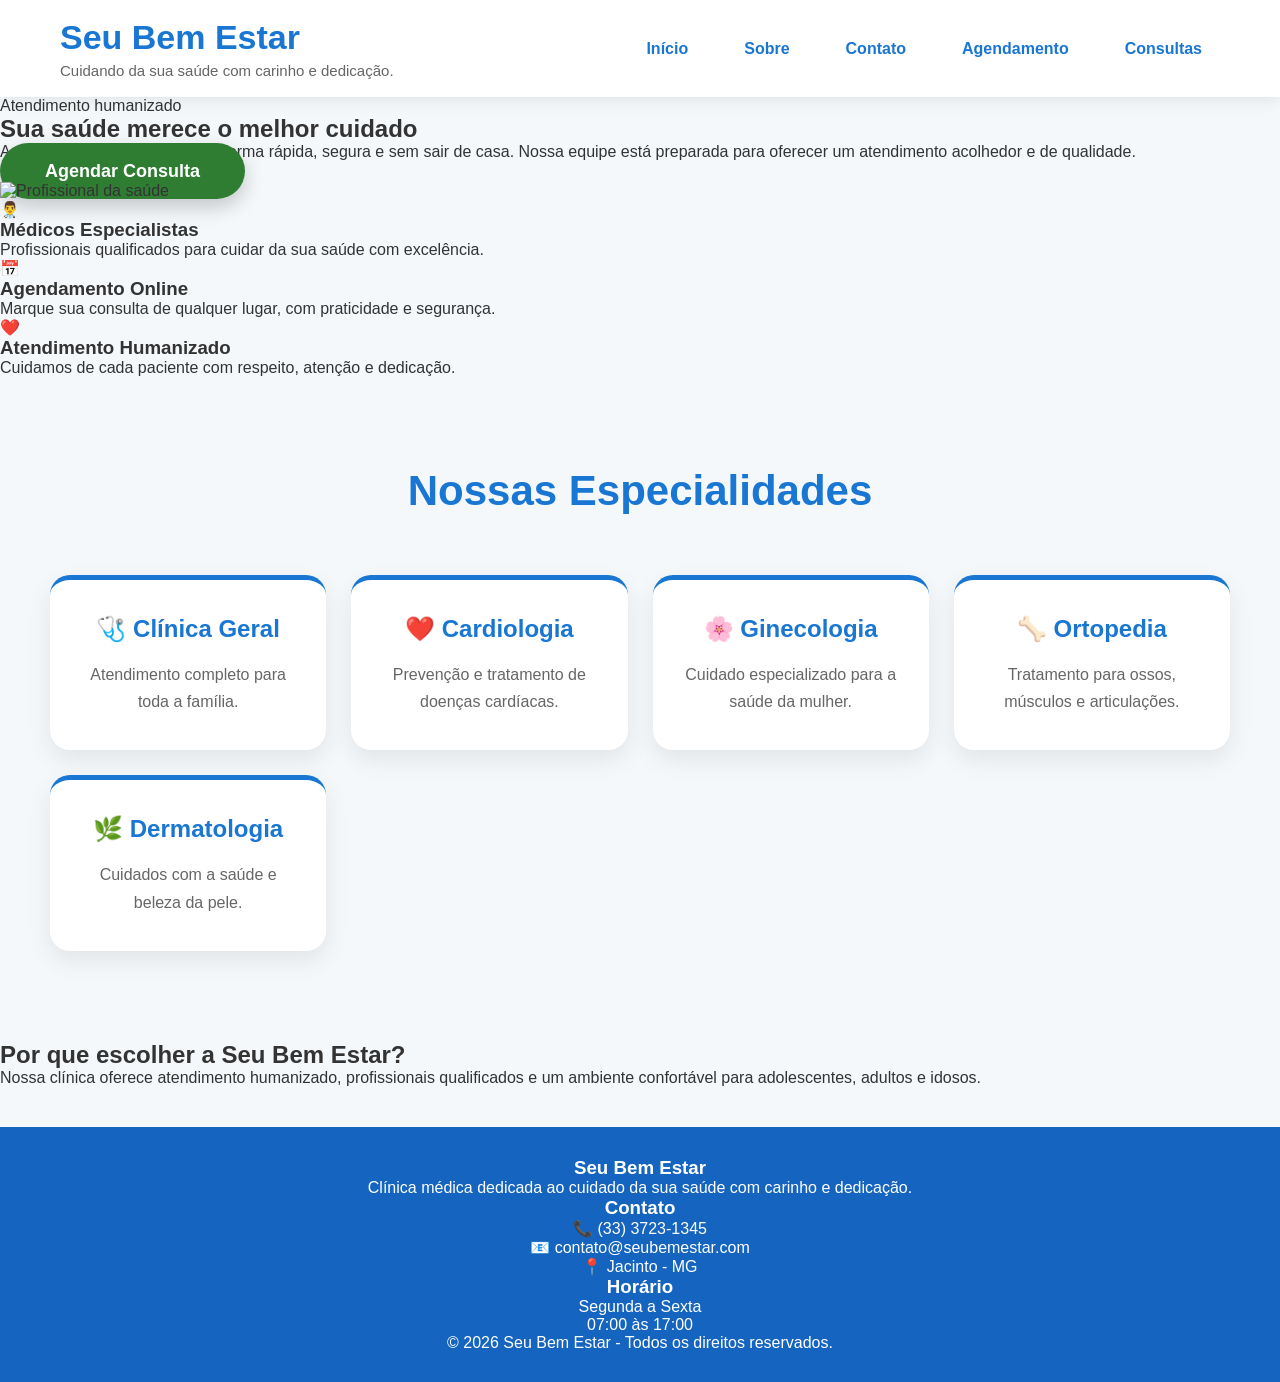
==== index.html @ 1f041326 "mundança" ====
<!DOCTYPE html>
<html lang="pt-BR">
<head>
    <meta charset="UTF-8">
    <meta name="viewport" content="width=device-width, initial-scale=1.0">
    <title>Seu Bem Estar - Clínica Médica</title>
    <link rel="stylesheet" href="CSS/style.css">
    <link rel="preconnect" href="https://fonts.googleapis.com">
    <link rel="preconnect" href="https://fonts.gstatic.com" crossorigin>
    <link href="https://fonts.googleapis.com/css2?family=Poppins:wght@300;400;500;600;700&display=swap" rel="stylesheet">
</head>
<body>

    <header>
        <div class="logo">
            <h1>Seu Bem Estar</h1>
            <p>Cuidando da sua saúde com carinho e dedicação.</p>
        </div>

        <nav>
            <a href="index.html">Início</a>
            <a href="sobre.html">Sobre</a>
            <a href="contato.html">Contato</a>
            <a href="agendamento.html">Agendamento</a>
            <a href="consultas.html">Consultas</a>
        </nav>
    </header>

    <section class="hero">
        <div class="hero-text">
            <span class="tag">Atendimento humanizado</span>
            <h2>Sua saúde merece o melhor cuidado</h2>
            <p>
                Agende sua consulta online de forma rápida, segura e sem sair de casa.
                Nossa equipe está preparada para oferecer um atendimento acolhedor e de qualidade.
            </p>
            <a href="agendamento.html" class="botao">Agendar Consulta</a>
        </div>

        <div class="hero-image">
            <img src="https://images.unsplash.com/photo-1559839734-2b71ea197ec2?auto=format&fit=crop&w=800&q=80"
                 alt="Profissional da saúde">
        </div>
    </section>

    <section class="benefits">
        <div class="benefit-card">
            <div class="icon">👨‍⚕️</div>
            <h3>Médicos Especialistas</h3>
            <p>Profissionais qualificados para cuidar da sua saúde com excelência.</p>
        </div>

        <div class="benefit-card">
            <div class="icon">📅</div>
            <h3>Agendamento Online</h3>
            <p>Marque sua consulta de qualquer lugar, com praticidade e segurança.</p>
        </div>

        <div class="benefit-card">
            <div class="icon">❤️</div>
            <h3>Atendimento Humanizado</h3>
            <p>Cuidamos de cada paciente com respeito, atenção e dedicação.</p>
        </div>
    </section>

    <section class="especialidades">
        <h2>Nossas Especialidades</h2>

        <div class="cards">
            <div class="card">
                <h3>🩺 Clínica Geral</h3>
                <p>Atendimento completo para toda a família.</p>
            </div>

            <div class="card">
                <h3>❤️ Cardiologia</h3>
                <p>Prevenção e tratamento de doenças cardíacas.</p>
            </div>

            <div class="card">
                <h3>🌸 Ginecologia</h3>
                <p>Cuidado especializado para a saúde da mulher.</p>
            </div>

            <div class="card">
                <h3>🦴 Ortopedia</h3>
                <p>Tratamento para ossos, músculos e articulações.</p>
            </div>

            <div class="card">
                <h3>🌿 Dermatologia</h3>
                <p>Cuidados com a saúde e beleza da pele.</p>
            </div>
        </div>
    </section>

    <section class="sobre">
        <h2>Por que escolher a Seu Bem Estar?</h2>
        <p>
            Nossa clínica oferece atendimento humanizado, profissionais qualificados
            e um ambiente confortável para adolescentes, adultos e idosos.
        </p>
    </section>

    <footer>
        <div class="footer-content">
            <div class="footer-section">
                <h3>Seu Bem Estar</h3>
                <p>Clínica médica dedicada ao cuidado da sua saúde com carinho e dedicação.</p>
            </div>

            <div class="footer-section">
                <h3>Contato</h3>
                <p>📞 (33) 3723-1345</p>
                <p>📧 contato@seubemestar.com</p>
                <p>📍 Jacinto - MG</p>
            </div>

            <div class="footer-section">
                <h3>Horário</h3>
                <p>Segunda a Sexta</p>
                <p>07:00 às 17:00</p>
            </div>
        </div>

        <div class="footer-bottom">
            <p>© 2026 Seu Bem Estar - Todos os direitos reservados.</p>
        </div>
    </footer>

</body>
</html>
---- CSS/style.css ----
/* ==========================
   CONFIGURAÇÕES GERAIS
========================== */

*{
    margin:0;
    padding:0;
    box-sizing:border-box;
}

body{
    font-family:Arial, Helvetica, sans-serif;
    background:#f4f8fb;
    color:#333;
}

/* ==========================
   CABEÇALHO
========================== */

header{
    background:#ffffff;
    color:#1976d2;
    display:flex;
    justify-content:space-between;
    align-items:center;
    padding:18px 60px;
    position:sticky;
    top:0;
    z-index:1000;
    box-shadow:0 4px 15px rgba(0,0,0,.08);
}


.logo h1{
    font-size:34px;
    color:#1976d2;
    font-weight:700;
}

.logo p{
    margin-top:5px;
    color:#666;
    font-size:15px;
}

nav{
    display:flex;
    gap:20px;
}

nav a{
    color:#1976d2;
    text-decoration:none;
    font-weight:600;
    padding:10px 18px;
    border-radius:8px;
    transition:all .3s ease;
}

nav a:hover{
    background:#1976d2;
    color:white;
}

/* ==========================
   BANNER
========================== */

.banner{
    min-height:650px;
    background:
    linear-gradient(rgba(25,118,210,.75), rgba(21,101,192,.75)),
    url("https://images.unsplash.com/photo-1576091160550-2173dba999ef?auto=format&fit=crop&w=1600&q=80");

    background-size:cover;
    background-position:center;
    display:flex;
    justify-content:center;
    align-items:center;
    text-align:center;
    color:white;
    padding:40px;
}
.banner-texto{
    max-width:700px;
}

.banner h2{
    font-size:56px;
    font-weight:700;
    margin-bottom:25px;
    line-height:1.2;
}

.banner p{
    font-size:22px;
    line-height:1.8;
    margin-bottom:40px;
    opacity:.95;
}

/* ==========================
   BOTÃO
========================== */

.botao,
button{

    background:#2e7d32;
    color:white;
    padding:18px 45px;
    border:none;
    border-radius:50px;
    cursor:pointer;
    text-decoration:none;
    font-weight:700;
    font-size:18px;
    transition:.3s;
    box-shadow:0 8px 20px rgba(0,0,0,.20);

}
.botao:hover,
button:hover{

    background:#1b5e20;
    transform:translateY(-3px);

}

/* ==========================
   ESPECIALIDADES
========================== */

.especialidades{
    padding:90px 50px;
    text-align:center;
}

.especialidades h2{
    font-size:42px;
    color:#1976d2;
    margin-bottom:60px;
}

.cards{

    display:grid;

    grid-template-columns:repeat(auto-fit,minmax(250px,1fr));

    gap:25px;

}

.card{
    background:#fff;
    padding:35px 30px;
    border-radius:20px;
    box-shadow:0 10px 25px rgba(0,0,0,.08);
    transition:all .35s ease;
    cursor:pointer;
    border-top:5px solid #1976d2;
}
.card:hover{
    transform:translateY(-10px);
    box-shadow:0 18px 35px rgba(0,0,0,.15);
}
.card h3{
    color:#1976d2;
    font-size:24px;
    margin-bottom:18px;
}
.card p{
    color:#666;
    line-height:1.7;
}

/* ==========================
   PÁGINAS INTERNAS
========================== */

.pagina{

    max-width:1000px;

    margin:50px auto;

    background:white;

    padding:40px;

    border-radius:12px;

    box-shadow:0 5px 20px rgba(0,0,0,.1);

}

.pagina h2{

    color:#1976d2;

    margin-bottom:20px;

}

.pagina p{

    line-height:1.8;

}

.pagina ul{

    margin-left:25px;

    margin-top:15px;

}

/* ==========================
   FORMULÁRIO
========================== */

form{

    display:flex;

    flex-direction:column;

}

label{

    margin-top:15px;

    font-weight:bold;

}

input,
select,
textarea{

    padding:12px;

    margin-top:8px;

    border:1px solid #ccc;

    border-radius:8px;

    font-size:16px;

}

textarea{

    resize:none;

}

button{

    margin-top:25px;

}

/* ==========================
   RODAPÉ
========================== */

footer{

    background:#1565c0;

    color:white;

    text-align:center;

    padding:30px;

    margin-top:40px;

}

/* ==========================
   RESPONSIVO
========================== */

@media(max-width:768px){

header{

    flex-direction:column;

    text-align:center;

}

nav{

    margin-top:20px;

    flex-direction:column;

}

.banner h2{

    font-size:30px;

}

.banner{

    padding:20px;

}

}
/* ==========================
   TABELA
========================== */

table{

width:100%;

border-collapse:collapse;

margin-top:30px;

}

th{

background:#1976d2;

color:white;

padding:15px;

}

td{

padding:15px;

border:1px solid #ddd;

text-align:center;

}

tr:nth-child(even){

background:#f2f2f2;

}
/* ==========================
   BENEFÍCIOS
========================== */

.beneficios{
    display:grid;
    grid-template-columns:repeat(auto-fit,minmax(250px,1fr));
    gap:25px;
    padding:70px 50px;
    background:#ffffff;
}

.beneficio{
    background:#f8fbff;
    border-radius:18px;
    padding:35px;
    text-align:center;
    box-shadow:0 8px 20px rgba(0,0,0,.08);
    transition:.3s;
}

.beneficio:hover{
    transform:translateY(-8px);
    box-shadow:0 15px 30px rgba(0,0,0,.15);
}

.beneficio span{
    font-size:50px;
}

.beneficio h3{
    color:#1976d2;
    margin:20px 0 15px;
}

.beneficio p{
    color:#666;
    line-height:1.6;
}
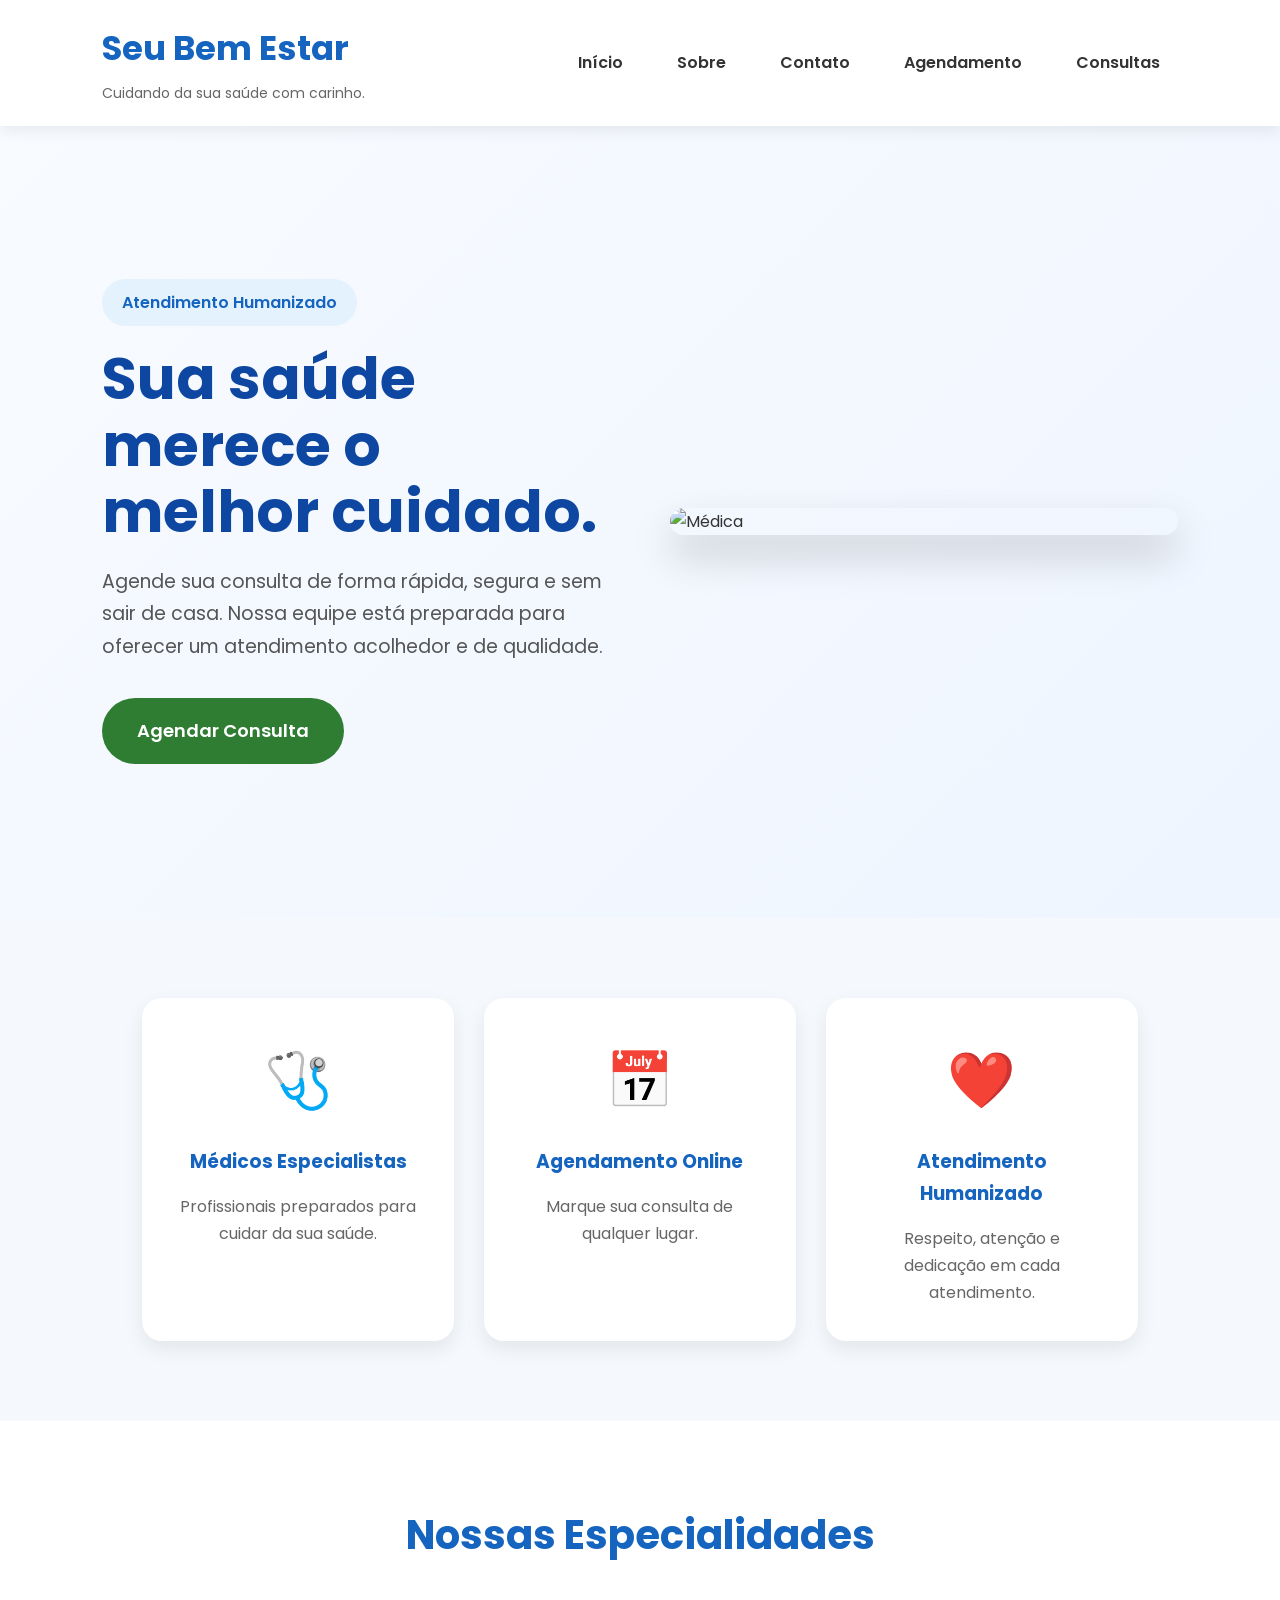
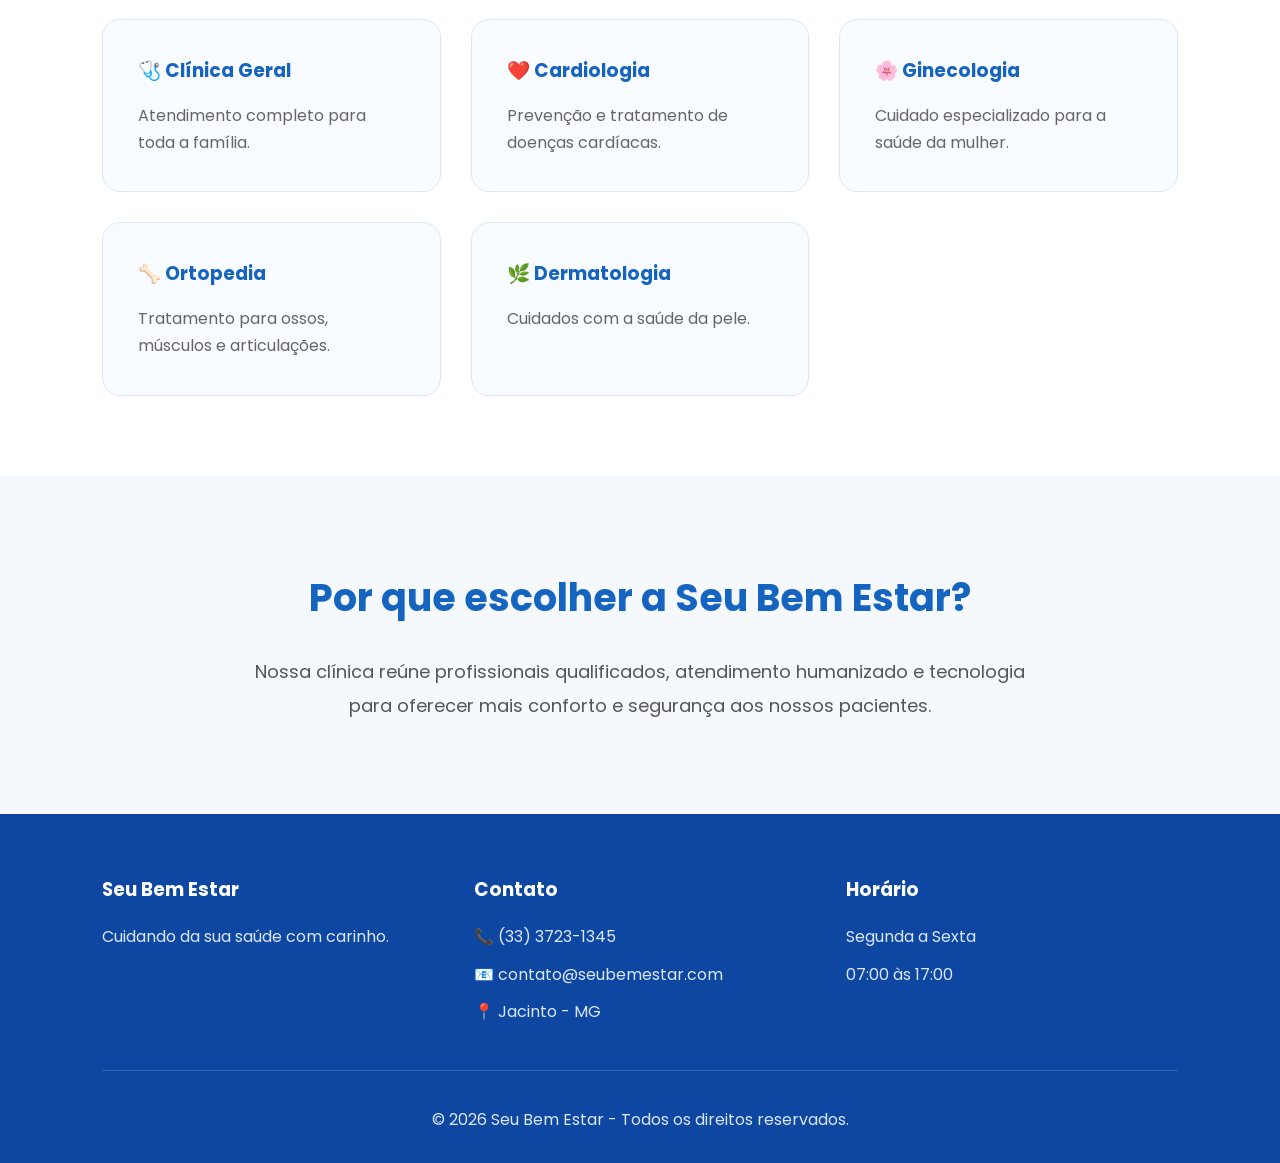
==== commit 1146c6c0: "mundaças" ====
--- a/index.html
+++ b/index.html
@@ -1,132 +1,235 @@
 <!DOCTYPE html>
 <html lang="pt-BR">
+
 <head>
+
     <meta charset="UTF-8">
     <meta name="viewport" content="width=device-width, initial-scale=1.0">
+
     <title>Seu Bem Estar - Clínica Médica</title>
+
     <link rel="stylesheet" href="CSS/style.css">
+
     <link rel="preconnect" href="https://fonts.googleapis.com">
+
     <link rel="preconnect" href="https://fonts.gstatic.com" crossorigin>
+
     <link href="https://fonts.googleapis.com/css2?family=Poppins:wght@300;400;500;600;700&display=swap" rel="stylesheet">
+
 </head>
+
 <body>
 
-    <header>
-        <div class="logo">
-            <h1>Seu Bem Estar</h1>
-            <p>Cuidando da sua saúde com carinho e dedicação.</p>
-        </div>
-
-        <nav>
-            <a href="index.html">Início</a>
-            <a href="sobre.html">Sobre</a>
-            <a href="contato.html">Contato</a>
-            <a href="agendamento.html">Agendamento</a>
-            <a href="consultas.html">Consultas</a>
-        </nav>
-    </header>
-
-    <section class="hero">
-        <div class="hero-text">
-            <span class="tag">Atendimento humanizado</span>
-            <h2>Sua saúde merece o melhor cuidado</h2>
-            <p>
-                Agende sua consulta online de forma rápida, segura e sem sair de casa.
-                Nossa equipe está preparada para oferecer um atendimento acolhedor e de qualidade.
-            </p>
-            <a href="agendamento.html" class="botao">Agendar Consulta</a>
-        </div>
-
-        <div class="hero-image">
-            <img src="https://images.unsplash.com/photo-1559839734-2b71ea197ec2?auto=format&fit=crop&w=800&q=80"
-                 alt="Profissional da saúde">
-        </div>
-    </section>
-
-    <section class="benefits">
-        <div class="benefit-card">
-            <div class="icon">👨‍⚕️</div>
-            <h3>Médicos Especialistas</h3>
-            <p>Profissionais qualificados para cuidar da sua saúde com excelência.</p>
-        </div>
-
-        <div class="benefit-card">
-            <div class="icon">📅</div>
-            <h3>Agendamento Online</h3>
-            <p>Marque sua consulta de qualquer lugar, com praticidade e segurança.</p>
-        </div>
-
-        <div class="benefit-card">
-            <div class="icon">❤️</div>
-            <h3>Atendimento Humanizado</h3>
-            <p>Cuidamos de cada paciente com respeito, atenção e dedicação.</p>
-        </div>
-    </section>
-
-    <section class="especialidades">
-        <h2>Nossas Especialidades</h2>
-
-        <div class="cards">
-            <div class="card">
-                <h3>🩺 Clínica Geral</h3>
-                <p>Atendimento completo para toda a família.</p>
-            </div>
-
-            <div class="card">
-                <h3>❤️ Cardiologia</h3>
-                <p>Prevenção e tratamento de doenças cardíacas.</p>
-            </div>
-
-            <div class="card">
-                <h3>🌸 Ginecologia</h3>
-                <p>Cuidado especializado para a saúde da mulher.</p>
-            </div>
-
-            <div class="card">
-                <h3>🦴 Ortopedia</h3>
-                <p>Tratamento para ossos, músculos e articulações.</p>
-            </div>
-
-            <div class="card">
-                <h3>🌿 Dermatologia</h3>
-                <p>Cuidados com a saúde e beleza da pele.</p>
-            </div>
-        </div>
-    </section>
-
-    <section class="sobre">
-        <h2>Por que escolher a Seu Bem Estar?</h2>
-        <p>
-            Nossa clínica oferece atendimento humanizado, profissionais qualificados
-            e um ambiente confortável para adolescentes, adultos e idosos.
-        </p>
-    </section>
-
-    <footer>
-        <div class="footer-content">
-            <div class="footer-section">
-                <h3>Seu Bem Estar</h3>
-                <p>Clínica médica dedicada ao cuidado da sua saúde com carinho e dedicação.</p>
-            </div>
-
-            <div class="footer-section">
-                <h3>Contato</h3>
-                <p>📞 (33) 3723-1345</p>
-                <p>📧 contato@seubemestar.com</p>
-                <p>📍 Jacinto - MG</p>
-            </div>
-
-            <div class="footer-section">
-                <h3>Horário</h3>
-                <p>Segunda a Sexta</p>
-                <p>07:00 às 17:00</p>
-            </div>
-        </div>
-
-        <div class="footer-bottom">
-            <p>© 2026 Seu Bem Estar - Todos os direitos reservados.</p>
-        </div>
-    </footer>
+<header>
+
+    <div class="logo">
+        <h1>Seu Bem Estar</h1>
+        <p>Cuidando da sua saúde com carinho.</p>
+    </div>
+
+    <nav>
+
+        <a href="index.html">Início</a>
+
+        <a href="sobre.html">Sobre</a>
+
+        <a href="contato.html">Contato</a>
+
+        <a href="agendamento.html">Agendamento</a>
+
+        <a href="consultas.html">Consultas</a>
+
+    </nav>
+
+</header>
+
+<section class="hero">
+
+    <div class="hero-texto">
+
+        <span class="tag">
+            Atendimento Humanizado
+        </span>
+
+        <h2>
+            Sua saúde merece o melhor cuidado.
+        </h2>
+
+        <p>
+
+            Agende sua consulta de forma rápida, segura e sem sair de casa.
+            Nossa equipe está preparada para oferecer um atendimento acolhedor
+            e de qualidade.
+
+        </p>
+
+        <a href="agendamento.html" class="botao">
+
+            Agendar Consulta
+
+        </a>
+
+    </div>
+
+    <div class="hero-imagem">
+
+        <img src="https://images.unsplash.com/photo-1559839734-2b71ea197ec2?w=900"
+             alt="Médica">
+
+    </div>
+
+</section>
+
+<section class="beneficios">
+
+    <div class="beneficio">
+
+        <span>🩺</span>
+
+        <h3>Médicos Especialistas</h3>
+
+        <p>
+            Profissionais preparados para cuidar da sua saúde.
+        </p>
+
+    </div>
+
+    <div class="beneficio">
+
+        <span>📅</span>
+
+        <h3>Agendamento Online</h3>
+
+        <p>
+            Marque sua consulta de qualquer lugar.
+        </p>
+
+    </div>
+
+    <div class="beneficio">
+
+        <span>❤️</span>
+
+        <h3>Atendimento Humanizado</h3>
+
+        <p>
+            Respeito, atenção e dedicação em cada atendimento.
+        </p>
+
+    </div>
+
+</section>
+
+<section class="especialidades">
+
+<h2>Nossas Especialidades</h2>
+
+<div class="cards">
+
+<div class="card">
+
+<h3>🩺 Clínica Geral</h3>
+
+<p>Atendimento completo para toda a família.</p>
+
+</div>
+
+<div class="card">
+
+<h3>❤️ Cardiologia</h3>
+
+<p>Prevenção e tratamento de doenças cardíacas.</p>
+
+</div>
+
+<div class="card">
+
+<h3>🌸 Ginecologia</h3>
+
+<p>Cuidado especializado para a saúde da mulher.</p>
+
+</div>
+
+<div class="card">
+
+<h3>🦴 Ortopedia</h3>
+
+<p>Tratamento para ossos, músculos e articulações.</p>
+
+</div>
+
+<div class="card">
+
+<h3>🌿 Dermatologia</h3>
+
+<p>Cuidados com a saúde da pele.</p>
+
+</div>
+
+</div>
+
+</section>
+
+<section class="sobre">
+
+<h2>Por que escolher a Seu Bem Estar?</h2>
+
+<p>
+
+Nossa clínica reúne profissionais qualificados,
+atendimento humanizado e tecnologia para oferecer
+mais conforto e segurança aos nossos pacientes.
+
+</p>
+
+</section>
+
+<footer>
+
+<div class="footer-container">
+
+<div>
+
+<h3>Seu Bem Estar</h3>
+
+<p>Cuidando da sua saúde com carinho.</p>
+
+</div>
+
+<div>
+
+<h3>Contato</h3>
+
+<p>📞 (33) 3723-1345</p>
+
+<p>📧 contato@seubemestar.com</p>
+
+<p>📍 Jacinto - MG</p>
+
+</div>
+
+<div>
+
+<h3>Horário</h3>
+
+<p>Segunda a Sexta</p>
+
+<p>07:00 às 17:00</p>
+
+</div>
+
+</div>
+
+<hr>
+
+<p class="copyright">
+
+© 2026 Seu Bem Estar - Todos os direitos reservados.
+
+</p>
+
+</footer>
 
 </body>
+
 </html>
--- a/CSS/style.css
+++ b/CSS/style.css
@@ -1,6 +1,6 @@
-/* ==========================
-   CONFIGURAÇÕES GERAIS
-========================== */
+/* =====================================
+   RESET
+===================================== */
 
 *{
     margin:0;
@@ -8,233 +8,390 @@
     box-sizing:border-box;
 }
 
+html{
+    scroll-behavior:smooth;
+}
+
 body{
-    font-family:Arial, Helvetica, sans-serif;
-    background:#f4f8fb;
+    font-family:'Poppins',sans-serif;
+    background:#f5f8fc;
     color:#333;
-}
-
-/* ==========================
+    line-height:1.7;
+}
+
+/* =====================================
    CABEÇALHO
-========================== */
+===================================== */
 
 header{
+
+    width:100%;
     background:#ffffff;
-    color:#1976d2;
     display:flex;
     justify-content:space-between;
     align-items:center;
-    padding:18px 60px;
+    padding:20px 8%;
     position:sticky;
     top:0;
-    z-index:1000;
+    z-index:999;
     box-shadow:0 4px 15px rgba(0,0,0,.08);
-}
-
+
+}
 
 .logo h1{
+
+    color:#1565c0;
     font-size:34px;
-    color:#1976d2;
     font-weight:700;
+
 }
 
 .logo p{
-    margin-top:5px;
+
     color:#666;
-    font-size:15px;
+    font-size:14px;
+    margin-top:4px;
+
 }
 
 nav{
+
     display:flex;
-    gap:20px;
+    gap:18px;
+
 }
 
 nav a{
-    color:#1976d2;
+
     text-decoration:none;
+    color:#333;
     font-weight:600;
     padding:10px 18px;
-    border-radius:8px;
-    transition:all .3s ease;
+    border-radius:10px;
+    transition:.3s;
+
 }
 
 nav a:hover{
-    background:#1976d2;
+
+    background:#1565c0;
     color:white;
-}
-
-/* ==========================
-   BANNER
-========================== */
-
-.banner{
-    min-height:650px;
-    background:
-    linear-gradient(rgba(25,118,210,.75), rgba(21,101,192,.75)),
-    url("https://images.unsplash.com/photo-1576091160550-2173dba999ef?auto=format&fit=crop&w=1600&q=80");
-
-    background-size:cover;
-    background-position:center;
+
+}
+
+/* =====================================
+   HERO
+===================================== */
+
+.hero{
+
+    width:100%;
+    min-height:88vh;
+
+    display:grid;
+    grid-template-columns:1fr 1fr;
+
+    align-items:center;
+
+    padding:70px 8%;
+
+    gap:60px;
+
+    background:linear-gradient(135deg,#f8fbff,#eef5ff);
+
+}
+
+.hero-texto h2{
+
+    font-size:58px;
+    color:#0d47a1;
+    line-height:1.15;
+    margin:20px 0;
+
+}
+
+.hero-texto p{
+
+    font-size:19px;
+    color:#555;
+    margin-bottom:35px;
+
+}
+
+.tag{
+
+    display:inline-block;
+
+    background:#e3f2fd;
+
+    color:#1565c0;
+
+    padding:10px 20px;
+
+    border-radius:30px;
+
+    font-weight:600;
+
+}
+
+.botao{
+
+    display:inline-block;
+
+    background:#2e7d32;
+
+    color:white;
+
+    text-decoration:none;
+
+    padding:18px 35px;
+
+    border-radius:50px;
+
+    font-size:18px;
+
+    font-weight:600;
+
+    transition:.3s;
+
+}
+
+.botao:hover{
+
+    background:#1b5e20;
+
+    transform:translateY(-3px);
+
+}
+
+.hero-imagem{
+
     display:flex;
     justify-content:center;
-    align-items:center;
-    text-align:center;
-    color:white;
-    padding:40px;
-}
-.banner-texto{
-    max-width:700px;
-}
-
-.banner h2{
-    font-size:56px;
-    font-weight:700;
+
+}
+
+.hero-imagem img{
+
+    width:100%;
+    max-width:520px;
+    border-radius:30px;
+    box-shadow:0 20px 40px rgba(0,0,0,.18);
+
+}
+/* =====================================
+   BENEFÍCIOS
+===================================== */
+
+.beneficios{
+
+    max-width:1200px;
+
+    margin:80px auto;
+
+    padding:0 8%;
+
+    display:grid;
+
+    grid-template-columns:repeat(3,1fr);
+
+    gap:30px;
+
+}
+
+.beneficio{
+
+    background:white;
+
+    padding:35px;
+
+    border-radius:20px;
+
+    text-align:center;
+
+    box-shadow:0 8px 20px rgba(0,0,0,.08);
+
+    transition:.3s;
+
+}
+
+.beneficio:hover{
+
+    transform:translateY(-8px);
+
+    box-shadow:0 15px 30px rgba(0,0,0,.12);
+
+}
+
+.beneficio span{
+
+    font-size:55px;
+
+}
+
+.beneficio h3{
+
+    color:#1565c0;
+
+    margin:20px 0 15px;
+
+}
+
+.beneficio p{
+
+    color:#666;
+
+}
+
+/* =====================================
+   ESPECIALIDADES
+===================================== */
+
+.especialidades{
+
+    padding:80px 8%;
+
+    background:#ffffff;
+
+}
+
+.especialidades h2{
+
+    text-align:center;
+
+    color:#1565c0;
+
+    font-size:40px;
+
+    margin-bottom:50px;
+
+}
+
+.cards{
+
+    display:grid;
+
+    grid-template-columns:repeat(auto-fit,minmax(250px,1fr));
+
+    gap:30px;
+
+}
+
+.card{
+
+    background:#f8fbff;
+
+    padding:35px;
+
+    border-radius:18px;
+
+    transition:.3s;
+
+    border:1px solid #dce8f7;
+
+}
+
+.card:hover{
+
+    transform:translateY(-8px);
+
+    box-shadow:0 15px 30px rgba(0,0,0,.10);
+
+}
+
+.card h3{
+
+    color:#1565c0;
+
+    margin-bottom:15px;
+
+}
+
+.card p{
+
+    color:#666;
+
+    line-height:1.7;
+
+}
+
+/* =====================================
+   SOBRE
+===================================== */
+
+.sobre{
+
+    max-width:1000px;
+
+    margin:90px auto;
+
+    padding:0 8%;
+
+    text-align:center;
+
+}
+
+.sobre h2{
+
+    color:#1565c0;
+
+    font-size:38px;
+
     margin-bottom:25px;
-    line-height:1.2;
-}
-
-.banner p{
-    font-size:22px;
-    line-height:1.8;
-    margin-bottom:40px;
-    opacity:.95;
-}
-
-/* ==========================
-   BOTÃO
-========================== */
-
-.botao,
-button{
-
-    background:#2e7d32;
-    color:white;
-    padding:18px 45px;
-    border:none;
-    border-radius:50px;
-    cursor:pointer;
-    text-decoration:none;
-    font-weight:700;
+
+}
+
+.sobre p{
+
     font-size:18px;
-    transition:.3s;
-    box-shadow:0 8px 20px rgba(0,0,0,.20);
-
-}
-.botao:hover,
-button:hover{
-
-    background:#1b5e20;
-    transform:translateY(-3px);
-
-}
-
-/* ==========================
-   ESPECIALIDADES
-========================== */
-
-.especialidades{
-    padding:90px 50px;
-    text-align:center;
-}
-
-.especialidades h2{
-    font-size:42px;
-    color:#1976d2;
-    margin-bottom:60px;
-}
-
-.cards{
-
-    display:grid;
-
-    grid-template-columns:repeat(auto-fit,minmax(250px,1fr));
-
-    gap:25px;
-
-}
-
-.card{
-    background:#fff;
-    padding:35px 30px;
+
+    color:#555;
+
+    line-height:1.9;
+
+}
+/* =====================================
+   FORMULÁRIOS
+===================================== */
+
+.pagina{
+
+    max-width:1000px;
+    margin:60px auto;
+    background:#ffffff;
+    padding:45px;
     border-radius:20px;
-    box-shadow:0 10px 25px rgba(0,0,0,.08);
-    transition:all .35s ease;
-    cursor:pointer;
-    border-top:5px solid #1976d2;
-}
-.card:hover{
-    transform:translateY(-10px);
-    box-shadow:0 18px 35px rgba(0,0,0,.15);
-}
-.card h3{
-    color:#1976d2;
-    font-size:24px;
-    margin-bottom:18px;
-}
-.card p{
+    box-shadow:0 10px 30px rgba(0,0,0,.08);
+
+}
+
+.pagina h2{
+
+    color:#1565c0;
+    margin-bottom:15px;
+    font-size:34px;
+
+}
+
+.pagina p{
+
     color:#666;
-    line-height:1.7;
-}
-
-/* ==========================
-   PÁGINAS INTERNAS
-========================== */
-
-.pagina{
-
-    max-width:1000px;
-
-    margin:50px auto;
-
-    background:white;
-
-    padding:40px;
-
-    border-radius:12px;
-
-    box-shadow:0 5px 20px rgba(0,0,0,.1);
-
-}
-
-.pagina h2{
-
-    color:#1976d2;
-
-    margin-bottom:20px;
-
-}
-
-.pagina p{
-
-    line-height:1.8;
-
-}
-
-.pagina ul{
-
-    margin-left:25px;
-
-    margin-top:15px;
-
-}
-
-/* ==========================
-   FORMULÁRIO
-========================== */
+    margin-bottom:30px;
+
+}
 
 form{
 
     display:flex;
-
     flex-direction:column;
 
 }
 
 label{
 
-    margin-top:15px;
-
-    font-weight:bold;
+    margin-top:18px;
+    margin-bottom:8px;
+    font-weight:600;
 
 }
 
@@ -242,15 +399,21 @@
 select,
 textarea{
 
-    padding:12px;
-
-    margin-top:8px;
-
-    border:1px solid #ccc;
-
-    border-radius:8px;
-
+    padding:15px;
+    border:1px solid #d8d8d8;
+    border-radius:12px;
     font-size:16px;
+    transition:.3s;
+
+}
+
+input:focus,
+select:focus,
+textarea:focus{
+
+    outline:none;
+    border-color:#1565c0;
+    box-shadow:0 0 0 4px rgba(21,101,192,.12);
 
 }
 
@@ -262,138 +425,190 @@
 
 button{
 
-    margin-top:25px;
-
-}
-
-/* ==========================
+    margin-top:30px;
+    padding:16px;
+    border:none;
+    border-radius:50px;
+    background:#2e7d32;
+    color:#fff;
+    font-size:18px;
+    cursor:pointer;
+    transition:.3s;
+
+}
+
+button:hover{
+
+    background:#1b5e20;
+
+}
+
+/* =====================================
+   TABELAS
+===================================== */
+
+table{
+
+    width:100%;
+    border-collapse:collapse;
+    margin-top:30px;
+    background:#fff;
+    border-radius:15px;
+    overflow:hidden;
+    box-shadow:0 10px 25px rgba(0,0,0,.08);
+
+}
+
+th{
+
+    background:#1565c0;
+    color:#fff;
+    padding:18px;
+
+}
+
+td{
+
+    padding:16px;
+    border-bottom:1px solid #eee;
+    text-align:center;
+
+}
+
+tr:hover{
+
+    background:#f5f9ff;
+
+}
+
+/* =====================================
    RODAPÉ
-========================== */
+===================================== */
 
 footer{
 
-    background:#1565c0;
-
-    color:white;
-
-    text-align:center;
-
-    padding:30px;
-
-    margin-top:40px;
-
-}
-
-/* ==========================
+    background:#0d47a1;
+    color:#fff;
+    margin-top:80px;
+    padding:60px 8% 30px;
+
+}
+
+.footer-container{
+
+    display:grid;
+    grid-template-columns:repeat(auto-fit,minmax(220px,1fr));
+    gap:40px;
+
+}
+
+.footer-container h3{
+
+    margin-bottom:18px;
+
+}
+
+.footer-container p{
+
+    color:#dbe7ff;
+    margin-bottom:10px;
+
+}
+
+footer hr{
+
+    margin:35px 0;
+    border:none;
+    height:1px;
+    background:rgba(255,255,255,.15);
+
+}
+
+.copyright{
+
+    text-align:center;
+    color:#dbe7ff;
+
+}
+
+/* =====================================
    RESPONSIVO
-========================== */
-
-@media(max-width:768px){
+===================================== */
+
+@media(max-width:900px){
 
 header{
 
     flex-direction:column;
-
-    text-align:center;
+    text-align:center;
+    gap:20px;
 
 }
 
 nav{
 
-    margin-top:20px;
-
-    flex-direction:column;
-
-}
-
-.banner h2{
-
-    font-size:30px;
-
-}
-
-.banner{
-
-    padding:20px;
-
-}
-
-}
-/* ==========================
-   TABELA
-========================== */
+    flex-wrap:wrap;
+    justify-content:center;
+
+}
+
+.hero{
+
+    grid-template-columns:1fr;
+    text-align:center;
+    padding:50px 6%;
+
+}
+
+.hero-texto h2{
+
+    font-size:42px;
+
+}
+
+.hero-imagem{
+
+    order:-1;
+
+}
+
+.hero-imagem img{
+
+    max-width:360px;
+
+}
+
+.beneficios{
+
+    grid-template-columns:1fr;
+
+}
+
+.cards{
+
+    grid-template-columns:1fr;
+
+}
+
+.footer-container{
+
+    grid-template-columns:1fr;
+    text-align:center;
+
+}
+
+.pagina{
+
+    margin:25px;
+    padding:25px;
+
+}
 
 table{
 
-width:100%;
-
-border-collapse:collapse;
-
-margin-top:30px;
-
-}
-
-th{
-
-background:#1976d2;
-
-color:white;
-
-padding:15px;
-
-}
-
-td{
-
-padding:15px;
-
-border:1px solid #ddd;
-
-text-align:center;
-
-}
-
-tr:nth-child(even){
-
-background:#f2f2f2;
-
-}
-/* ==========================
-   BENEFÍCIOS
-========================== */
-
-.beneficios{
-    display:grid;
-    grid-template-columns:repeat(auto-fit,minmax(250px,1fr));
-    gap:25px;
-    padding:70px 50px;
-    background:#ffffff;
-}
-
-.beneficio{
-    background:#f8fbff;
-    border-radius:18px;
-    padding:35px;
-    text-align:center;
-    box-shadow:0 8px 20px rgba(0,0,0,.08);
-    transition:.3s;
-}
-
-.beneficio:hover{
-    transform:translateY(-8px);
-    box-shadow:0 15px 30px rgba(0,0,0,.15);
-}
-
-.beneficio span{
-    font-size:50px;
-}
-
-.beneficio h3{
-    color:#1976d2;
-    margin:20px 0 15px;
-}
-
-.beneficio p{
-    color:#666;
-    line-height:1.6;
-}
+    display:block;
+    overflow-x:auto;
+
+}
+
+}
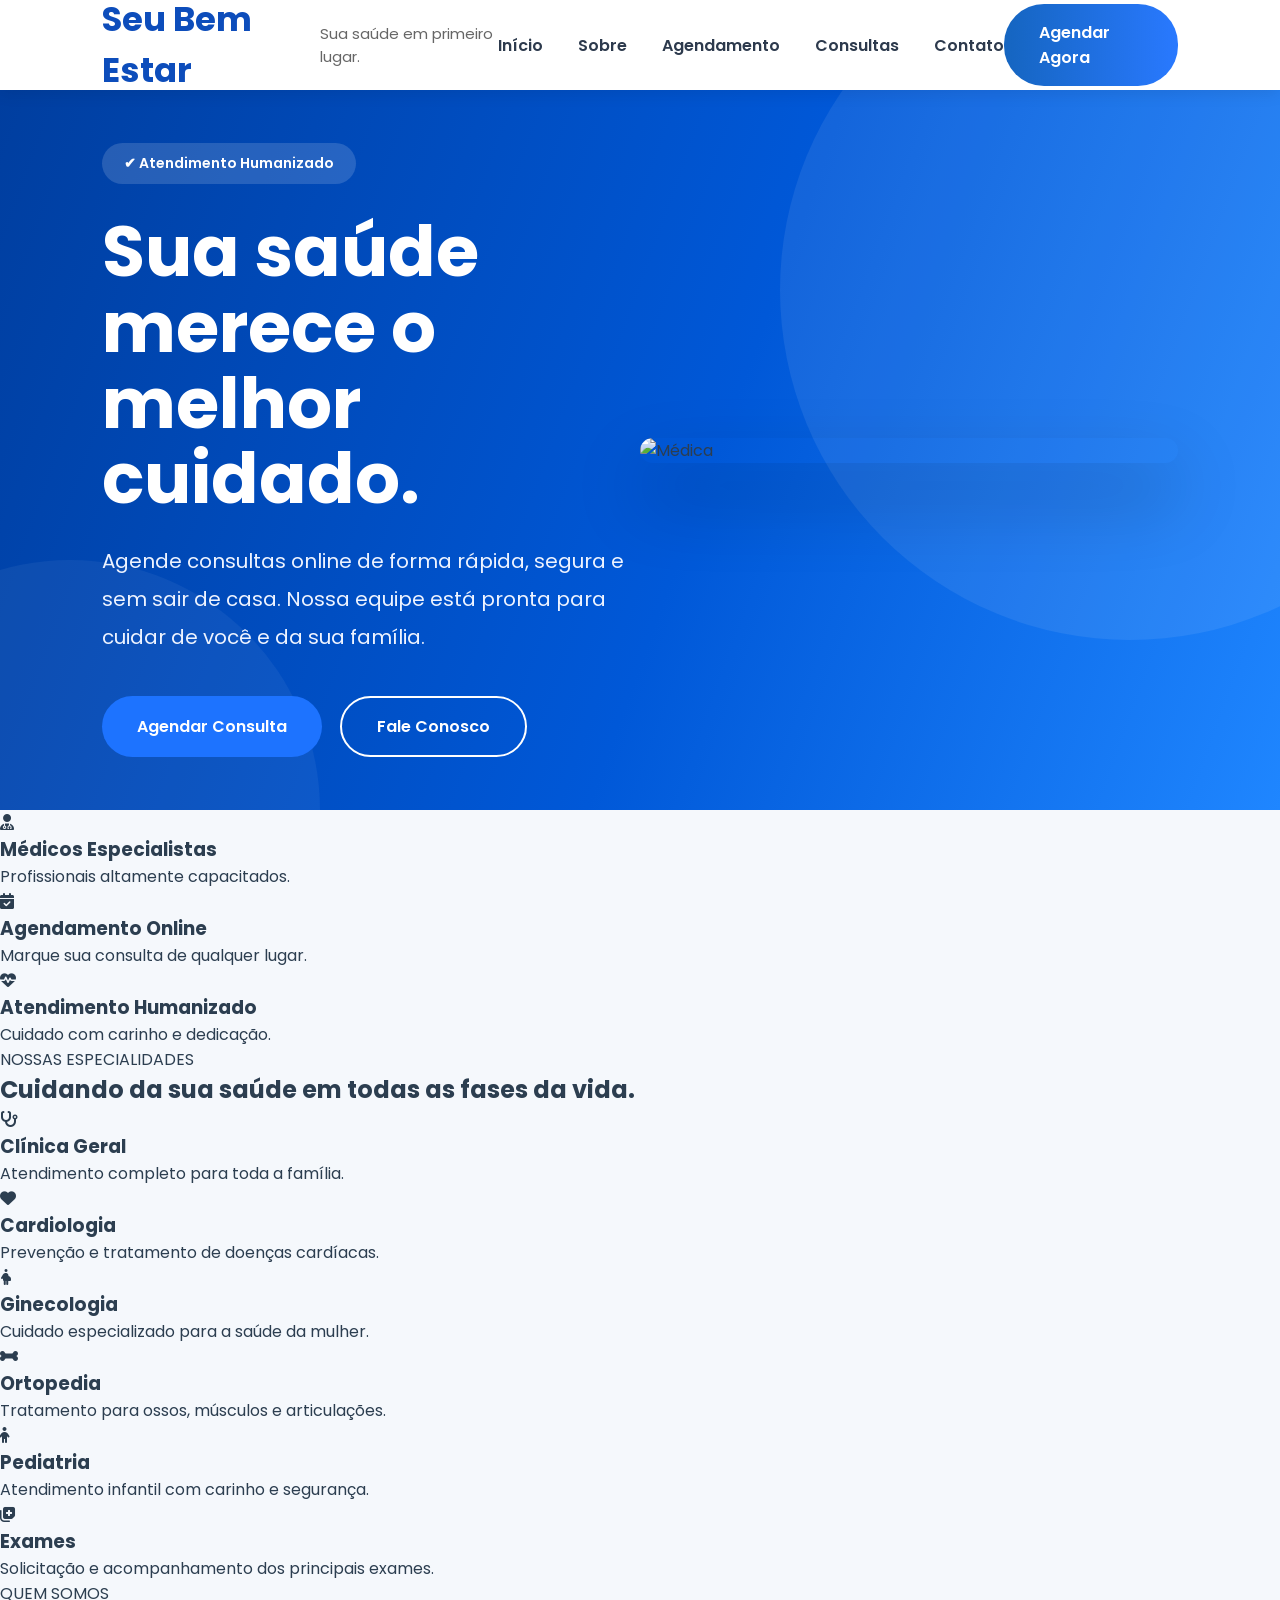
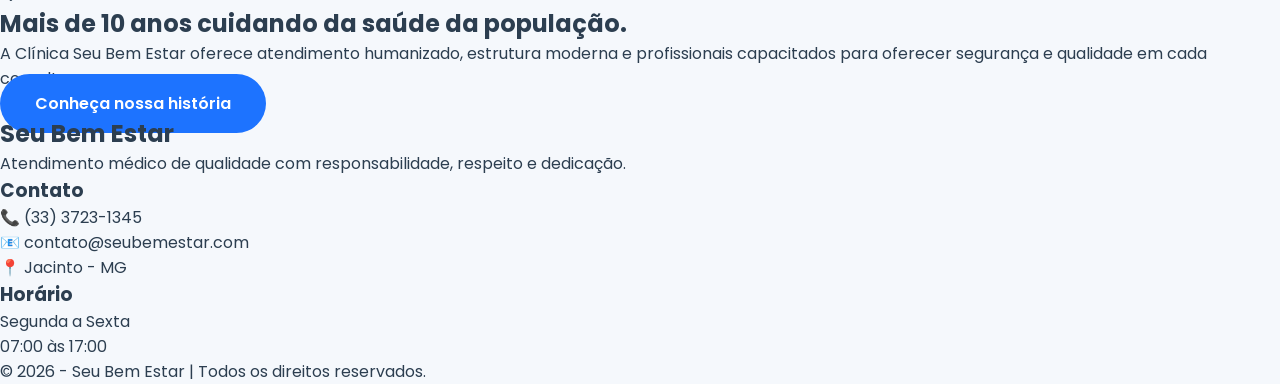
==== commit bb720e46: "MUDANÇAS" ====
--- a/index.html
+++ b/index.html
@@ -3,18 +3,20 @@
 
 <head>
 
-    <meta charset="UTF-8">
-    <meta name="viewport" content="width=device-width, initial-scale=1.0">
-
-    <title>Seu Bem Estar - Clínica Médica</title>
-
-    <link rel="stylesheet" href="CSS/style.css">
-
-    <link rel="preconnect" href="https://fonts.googleapis.com">
-
-    <link rel="preconnect" href="https://fonts.gstatic.com" crossorigin>
-
-    <link href="https://fonts.googleapis.com/css2?family=Poppins:wght@300;400;500;600;700&display=swap" rel="stylesheet">
+<meta charset="UTF-8">
+<meta name="viewport" content="width=device-width, initial-scale=1.0">
+
+<title>Seu Bem Estar</title>
+
+<link rel="stylesheet" href="CSS/style.css">
+
+<link rel="preconnect" href="https://fonts.googleapis.com">
+<link rel="preconnect" href="https://fonts.gstatic.com" crossorigin>
+
+<link href="https://fonts.googleapis.com/css2?family=Poppins:wght@300;400;400;500;600;700&display=swap" rel="stylesheet">
+
+<link rel="stylesheet"
+href="https://cdnjs.cloudflare.com/ajax/libs/font-awesome/6.6.0/css/all.min.css">
 
 </head>
 
@@ -22,211 +24,265 @@
 
 <header>
 
-    <div class="logo">
-        <h1>Seu Bem Estar</h1>
-        <p>Cuidando da sua saúde com carinho.</p>
-    </div>
-
-    <nav>
-
-        <a href="index.html">Início</a>
-
-        <a href="sobre.html">Sobre</a>
-
-        <a href="contato.html">Contato</a>
-
-        <a href="agendamento.html">Agendamento</a>
-
-        <a href="consultas.html">Consultas</a>
-
-    </nav>
+<div class="logo">
+
+<h1>Seu Bem Estar</h1>
+
+<p>Sua saúde em primeiro lugar.</p>
+
+</div>
+
+<nav>
+
+<a href="index.html">Início</a>
+
+<a href="sobre.html">Sobre</a>
+
+<a href="agendamento.html">Agendamento</a>
+
+<a href="consultas.html">Consultas</a>
+
+<a href="contato.html">Contato</a>
+
+</nav>
+
+<a href="agendamento.html" class="btn-topo">
+
+Agendar Agora
+
+</a>
 
 </header>
 
 <section class="hero">
 
-    <div class="hero-texto">
-
-        <span class="tag">
-            Atendimento Humanizado
-        </span>
-
-        <h2>
-            Sua saúde merece o melhor cuidado.
-        </h2>
+<div class="hero-texto">
+
+<span class="mini">
+
+✔ Atendimento Humanizado
+
+</span>
+
+<h1>
+
+Sua saúde merece o melhor cuidado.
+
+</h1>
+
+<p>
+
+Agende consultas online de forma rápida,
+segura e sem sair de casa.
+
+Nossa equipe está pronta para cuidar de você
+e da sua família.
+
+</p>
+
+<div class="botoes">
+
+<a href="agendamento.html" class="btn-azul">
+
+Agendar Consulta
+
+</a>
+
+<a href="contato.html" class="btn-branco">
+
+Fale Conosco
+
+</a>
+
+</div>
+
+</div>
+
+<div class="hero-imagem">
+
+<img
+src="https://images.unsplash.com/photo-1559839734-2b71ea197ec2?auto=format&fit=crop&w=900&q=80"
+alt="Médica">
+
+</div>
+
+</section>
+
+<section class="beneficios">
+
+<div class="beneficio">
+
+<i class="fa-solid fa-user-doctor"></i>
+
+<h3>Médicos Especialistas</h3>
+
+<p>
+
+Profissionais altamente capacitados.
+
+</p>
+
+</div>
+
+<div class="beneficio">
+
+<i class="fa-solid fa-calendar-check"></i>
+
+<h3>Agendamento Online</h3>
+
+<p>
+
+Marque sua consulta de qualquer lugar.
+
+</p>
+
+</div>
+
+<div class="beneficio">
+
+<i class="fa-solid fa-heart-pulse"></i>
+
+<h3>Atendimento Humanizado</h3>
+
+<p>
+
+Cuidado com carinho e dedicação.
+
+</p>
+
+</div>
+
+</section>
+<!-- ESPECIALIDADES -->
+
+<section class="especialidades">
+
+    <div class="titulo">
+
+        <span>NOSSAS ESPECIALIDADES</span>
+
+        <h2>Cuidando da sua saúde em todas as fases da vida.</h2>
+
+    </div>
+
+    <div class="cards">
+
+        <div class="card">
+            <i class="fa-solid fa-stethoscope"></i>
+            <h3>Clínica Geral</h3>
+            <p>Atendimento completo para toda a família.</p>
+        </div>
+
+        <div class="card">
+            <i class="fa-solid fa-heart"></i>
+            <h3>Cardiologia</h3>
+            <p>Prevenção e tratamento de doenças cardíacas.</p>
+        </div>
+
+        <div class="card">
+            <i class="fa-solid fa-person-pregnant"></i>
+            <h3>Ginecologia</h3>
+            <p>Cuidado especializado para a saúde da mulher.</p>
+        </div>
+
+        <div class="card">
+            <i class="fa-solid fa-bone"></i>
+            <h3>Ortopedia</h3>
+            <p>Tratamento para ossos, músculos e articulações.</p>
+        </div>
+
+        <div class="card">
+            <i class="fa-solid fa-child"></i>
+            <h3>Pediatria</h3>
+            <p>Atendimento infantil com carinho e segurança.</p>
+        </div>
+
+        <div class="card">
+            <i class="fa-solid fa-notes-medical"></i>
+            <h3>Exames</h3>
+            <p>Solicitação e acompanhamento dos principais exames.</p>
+        </div>
+
+    </div>
+
+</section>
+
+<!-- SOBRE -->
+
+<section class="sobre-home">
+
+    <div class="sobre-texto">
+
+        <span>QUEM SOMOS</span>
+
+        <h2>Mais de 10 anos cuidando da saúde da população.</h2>
 
         <p>
 
-            Agende sua consulta de forma rápida, segura e sem sair de casa.
-            Nossa equipe está preparada para oferecer um atendimento acolhedor
-            e de qualidade.
+            A Clínica Seu Bem Estar oferece atendimento humanizado,
+            estrutura moderna e profissionais capacitados para oferecer
+            segurança e qualidade em cada consulta.
 
         </p>
 
-        <a href="agendamento.html" class="botao">
-
-            Agendar Consulta
+        <a href="sobre.html" class="btn-azul">
+
+            Conheça nossa história
 
         </a>
 
     </div>
 
-    <div class="hero-imagem">
-
-        <img src="https://images.unsplash.com/photo-1559839734-2b71ea197ec2?w=900"
-             alt="Médica">
-
-    </div>
-
-</section>
-
-<section class="beneficios">
-
-    <div class="beneficio">
-
-        <span>🩺</span>
-
-        <h3>Médicos Especialistas</h3>
-
-        <p>
-            Profissionais preparados para cuidar da sua saúde.
-        </p>
-
-    </div>
-
-    <div class="beneficio">
-
-        <span>📅</span>
-
-        <h3>Agendamento Online</h3>
-
-        <p>
-            Marque sua consulta de qualquer lugar.
-        </p>
-
-    </div>
-
-    <div class="beneficio">
-
-        <span>❤️</span>
-
-        <h3>Atendimento Humanizado</h3>
-
-        <p>
-            Respeito, atenção e dedicação em cada atendimento.
-        </p>
-
-    </div>
-
-</section>
-
-<section class="especialidades">
-
-<h2>Nossas Especialidades</h2>
-
-<div class="cards">
-
-<div class="card">
-
-<h3>🩺 Clínica Geral</h3>
-
-<p>Atendimento completo para toda a família.</p>
-
-</div>
-
-<div class="card">
-
-<h3>❤️ Cardiologia</h3>
-
-<p>Prevenção e tratamento de doenças cardíacas.</p>
-
-</div>
-
-<div class="card">
-
-<h3>🌸 Ginecologia</h3>
-
-<p>Cuidado especializado para a saúde da mulher.</p>
-
-</div>
-
-<div class="card">
-
-<h3>🦴 Ortopedia</h3>
-
-<p>Tratamento para ossos, músculos e articulações.</p>
-
-</div>
-
-<div class="card">
-
-<h3>🌿 Dermatologia</h3>
-
-<p>Cuidados com a saúde da pele.</p>
-
-</div>
-
-</div>
-
-</section>
-
-<section class="sobre">
-
-<h2>Por que escolher a Seu Bem Estar?</h2>
-
-<p>
-
-Nossa clínica reúne profissionais qualificados,
-atendimento humanizado e tecnologia para oferecer
-mais conforto e segurança aos nossos pacientes.
-
-</p>
-
-</section>
+</section>
+
+<!-- RODAPÉ -->
 
 <footer>
 
-<div class="footer-container">
-
-<div>
-
-<h3>Seu Bem Estar</h3>
-
-<p>Cuidando da sua saúde com carinho.</p>
-
-</div>
-
-<div>
-
-<h3>Contato</h3>
-
-<p>📞 (33) 3723-1345</p>
-
-<p>📧 contato@seubemestar.com</p>
-
-<p>📍 Jacinto - MG</p>
-
-</div>
-
-<div>
-
-<h3>Horário</h3>
-
-<p>Segunda a Sexta</p>
-
-<p>07:00 às 17:00</p>
-
-</div>
-
-</div>
-
-<hr>
-
-<p class="copyright">
-
-© 2026 Seu Bem Estar - Todos os direitos reservados.
-
-</p>
+    <div class="footer-container">
+
+        <div>
+
+            <h2>Seu Bem Estar</h2>
+
+            <p>
+
+                Atendimento médico de qualidade com responsabilidade,
+                respeito e dedicação.
+
+            </p>
+
+        </div>
+
+        <div>
+
+            <h3>Contato</h3>
+
+            <p>📞 (33) 3723-1345</p>
+
+            <p>📧 contato@seubemestar.com</p>
+
+            <p>📍 Jacinto - MG</p>
+
+        </div>
+
+        <div>
+
+            <h3>Horário</h3>
+
+            <p>Segunda a Sexta</p>
+
+            <p>07:00 às 17:00</p>
+
+        </div>
+
+    </div>
+
+    <div class="copyright">
+
+        © 2026 - Seu Bem Estar | Todos os direitos reservados.
+
+    </div>
 
 </footer>
 
--- a/CSS/style.css
+++ b/CSS/style.css
@@ -1,6 +1,6 @@
-/* =====================================
-   RESET
-===================================== */
+/*=====================================
+RESET
+======================================*/
 
 *{
     margin:0;
@@ -15,600 +15,359 @@
 body{
     font-family:'Poppins',sans-serif;
     background:#f5f8fc;
-    color:#333;
-    line-height:1.7;
-}
-
-/* =====================================
-   CABEÇALHO
-===================================== */
+    color:#2c3e50;
+}
+
+a{
+    text-decoration:none;
+}
+
+img{
+    max-width:100%;
+    display:block;
+}
+
+/*=====================================
+HEADER
+======================================*/
 
 header{
 
     width:100%;
-    background:#ffffff;
+    height:90px;
+
+    background:#fff;
+
     display:flex;
     justify-content:space-between;
     align-items:center;
-    padding:20px 8%;
+
+    padding:0 8%;
+
     position:sticky;
     top:0;
+
     z-index:999;
+
     box-shadow:0 4px 15px rgba(0,0,0,.08);
 
 }
 
+.logo{
+
+    display:flex;
+    align-items:center;
+    gap:15px;
+
+}
+
+.logo img{
+
+    width:65px;
+
+}
+
 .logo h1{
 
+    font-size:34px;
+    color:#0d4dbb;
+    font-weight:700;
+
+}
+
+.logo p{
+
+    color:#666;
+    font-size:15px;
+
+}
+
+nav{
+
+    display:flex;
+    align-items:center;
+    gap:35px;
+
+}
+
+nav a{
+
+    color:#2d3a4d;
+    font-weight:600;
+    transition:.3s;
+
+    position:relative;
+
+}
+
+nav a:hover{
+
     color:#1565c0;
-    font-size:34px;
+
+}
+
+nav a::after{
+
+    content:"";
+
+    position:absolute;
+
+    left:0;
+    bottom:-8px;
+
+    width:0%;
+    height:3px;
+
+    background:#1565c0;
+
+    transition:.3s;
+
+}
+
+nav a:hover::after{
+
+    width:100%;
+
+}
+
+/*=====================================
+BOTÃO TOPO
+======================================*/
+
+.btn-topo{
+
+    background:linear-gradient(90deg,#1565c0,#2979ff);
+
+    color:#fff;
+
+    padding:16px 35px;
+
+    border-radius:40px;
+
+    font-weight:600;
+
+    transition:.35s;
+
+}
+
+.btn-topo:hover{
+
+    transform:translateY(-3px);
+
+    box-shadow:0 12px 25px rgba(21,101,192,.30);
+
+}
+
+/*=====================================
+HERO
+======================================*/
+
+.hero{
+
+    min-height:720px;
+
+    display:grid;
+
+    grid-template-columns:1fr 1fr;
+
+    align-items:center;
+
+    padding:0 8%;
+
+    background:
+    linear-gradient(110deg,#003e9f 0%,#0058d8 55%,#1f86ff 100%);
+
+    overflow:hidden;
+
+    position:relative;
+
+}
+
+.hero::before{
+
+    content:"";
+
+    width:700px;
+    height:700px;
+
+    border-radius:50%;
+
+    background:rgba(255,255,255,.08);
+
+    position:absolute;
+
+    right:-200px;
+    top:-150px;
+
+}
+
+.hero::after{
+
+    content:"";
+
+    width:500px;
+    height:500px;
+
+    border-radius:50%;
+
+    background:rgba(255,255,255,.05);
+
+    position:absolute;
+
+    left:-180px;
+    bottom:-250px;
+
+}
+
+/*=====================================
+TEXTO HERO
+======================================*/
+
+.hero-texto{
+
+    position:relative;
+    z-index:5;
+
+}
+
+.mini{
+
+    display:inline-block;
+
+    background:rgba(255,255,255,.15);
+
+    color:#fff;
+
+    padding:10px 22px;
+
+    border-radius:30px;
+
+    font-size:14px;
+
+    margin-bottom:30px;
+
+    font-weight:600;
+
+}
+
+.hero-texto h1{
+
+    font-size:70px;
+
+    line-height:1.08;
+
+    color:#fff;
+
+    margin-bottom:25px;
+
     font-weight:700;
 
 }
 
-.logo p{
-
-    color:#666;
-    font-size:14px;
-    margin-top:4px;
-
-}
-
-nav{
-
-    display:flex;
+.hero-texto h1 span{
+
+    color:#59d5ff;
+
+}
+
+.hero-texto p{
+
+    color:#edf3ff;
+
+    font-size:20px;
+
+    line-height:1.9;
+
+    max-width:600px;
+
+    margin-bottom:40px;
+
+}
+
+/*=====================================
+BOTÕES
+======================================*/
+
+.botoes{
+
+    display:flex;
+
     gap:18px;
 
 }
 
-nav a{
-
-    text-decoration:none;
-    color:#333;
-    font-weight:600;
-    padding:10px 18px;
-    border-radius:10px;
+.btn-azul{
+
+    background:#1d73ff;
+
+    color:#fff;
+
+    padding:18px 35px;
+
+    border-radius:40px;
+
+    font-weight:600;
+
     transition:.3s;
 
 }
 
-nav a:hover{
-
-    background:#1565c0;
-    color:white;
-
-}
-
-/* =====================================
-   HERO
-===================================== */
-
-.hero{
+.btn-azul:hover{
+
+    transform:translateY(-4px);
+
+    background:#0057d8;
+
+}
+
+.btn-branco{
+
+    border:2px solid #fff;
+
+    color:#fff;
+
+    padding:16px 35px;
+
+    border-radius:40px;
+
+    font-weight:600;
+
+    transition:.3s;
+
+}
+
+.btn-branco:hover{
+
+    background:#fff;
+
+    color:#1565c0;
+
+}
+
+/*=====================================
+IMAGEM HERO
+======================================*/
+
+.hero-imagem{
+
+    position:relative;
+
+    z-index:5;
+
+    display:flex;
+
+    justify-content:flex-end;
+
+}
+
+.hero-imagem img{
 
     width:100%;
-    min-height:88vh;
-
-    display:grid;
-    grid-template-columns:1fr 1fr;
-
-    align-items:center;
-
-    padding:70px 8%;
-
-    gap:60px;
-
-    background:linear-gradient(135deg,#f8fbff,#eef5ff);
-
-}
-
-.hero-texto h2{
-
-    font-size:58px;
-    color:#0d47a1;
-    line-height:1.15;
-    margin:20px 0;
-
-}
-
-.hero-texto p{
-
-    font-size:19px;
-    color:#555;
-    margin-bottom:35px;
-
-}
-
-.tag{
-
-    display:inline-block;
-
-    background:#e3f2fd;
-
-    color:#1565c0;
-
-    padding:10px 20px;
+
+    max-width:720px;
 
     border-radius:30px;
 
-    font-weight:600;
-
-}
-
-.botao{
-
-    display:inline-block;
-
-    background:#2e7d32;
-
-    color:white;
-
-    text-decoration:none;
-
-    padding:18px 35px;
-
-    border-radius:50px;
-
-    font-size:18px;
-
-    font-weight:600;
-
-    transition:.3s;
-
-}
-
-.botao:hover{
-
-    background:#1b5e20;
-
-    transform:translateY(-3px);
-
-}
-
-.hero-imagem{
-
-    display:flex;
-    justify-content:center;
-
-}
-
-.hero-imagem img{
-
-    width:100%;
-    max-width:520px;
-    border-radius:30px;
-    box-shadow:0 20px 40px rgba(0,0,0,.18);
-
-}
-/* =====================================
-   BENEFÍCIOS
-===================================== */
-
-.beneficios{
-
-    max-width:1200px;
-
-    margin:80px auto;
-
-    padding:0 8%;
-
-    display:grid;
-
-    grid-template-columns:repeat(3,1fr);
-
-    gap:30px;
-
-}
-
-.beneficio{
-
-    background:white;
-
-    padding:35px;
-
-    border-radius:20px;
-
-    text-align:center;
-
-    box-shadow:0 8px 20px rgba(0,0,0,.08);
-
-    transition:.3s;
-
-}
-
-.beneficio:hover{
-
-    transform:translateY(-8px);
-
-    box-shadow:0 15px 30px rgba(0,0,0,.12);
-
-}
-
-.beneficio span{
-
-    font-size:55px;
-
-}
-
-.beneficio h3{
-
-    color:#1565c0;
-
-    margin:20px 0 15px;
-
-}
-
-.beneficio p{
-
-    color:#666;
-
-}
-
-/* =====================================
-   ESPECIALIDADES
-===================================== */
-
-.especialidades{
-
-    padding:80px 8%;
-
-    background:#ffffff;
-
-}
-
-.especialidades h2{
-
-    text-align:center;
-
-    color:#1565c0;
-
-    font-size:40px;
-
-    margin-bottom:50px;
-
-}
-
-.cards{
-
-    display:grid;
-
-    grid-template-columns:repeat(auto-fit,minmax(250px,1fr));
-
-    gap:30px;
-
-}
-
-.card{
-
-    background:#f8fbff;
-
-    padding:35px;
-
-    border-radius:18px;
-
-    transition:.3s;
-
-    border:1px solid #dce8f7;
-
-}
-
-.card:hover{
-
-    transform:translateY(-8px);
-
-    box-shadow:0 15px 30px rgba(0,0,0,.10);
-
-}
-
-.card h3{
-
-    color:#1565c0;
-
-    margin-bottom:15px;
-
-}
-
-.card p{
-
-    color:#666;
-
-    line-height:1.7;
-
-}
-
-/* =====================================
-   SOBRE
-===================================== */
-
-.sobre{
-
-    max-width:1000px;
-
-    margin:90px auto;
-
-    padding:0 8%;
-
-    text-align:center;
-
-}
-
-.sobre h2{
-
-    color:#1565c0;
-
-    font-size:38px;
-
-    margin-bottom:25px;
-
-}
-
-.sobre p{
-
-    font-size:18px;
-
-    color:#555;
-
-    line-height:1.9;
-
-}
-/* =====================================
-   FORMULÁRIOS
-===================================== */
-
-.pagina{
-
-    max-width:1000px;
-    margin:60px auto;
-    background:#ffffff;
-    padding:45px;
-    border-radius:20px;
-    box-shadow:0 10px 30px rgba(0,0,0,.08);
-
-}
-
-.pagina h2{
-
-    color:#1565c0;
-    margin-bottom:15px;
-    font-size:34px;
-
-}
-
-.pagina p{
-
-    color:#666;
-    margin-bottom:30px;
-
-}
-
-form{
-
-    display:flex;
-    flex-direction:column;
-
-}
-
-label{
-
-    margin-top:18px;
-    margin-bottom:8px;
-    font-weight:600;
-
-}
-
-input,
-select,
-textarea{
-
-    padding:15px;
-    border:1px solid #d8d8d8;
-    border-radius:12px;
-    font-size:16px;
-    transition:.3s;
-
-}
-
-input:focus,
-select:focus,
-textarea:focus{
-
-    outline:none;
-    border-color:#1565c0;
-    box-shadow:0 0 0 4px rgba(21,101,192,.12);
-
-}
-
-textarea{
-
-    resize:none;
-
-}
-
-button{
-
-    margin-top:30px;
-    padding:16px;
-    border:none;
-    border-radius:50px;
-    background:#2e7d32;
-    color:#fff;
-    font-size:18px;
-    cursor:pointer;
-    transition:.3s;
-
-}
-
-button:hover{
-
-    background:#1b5e20;
-
-}
-
-/* =====================================
-   TABELAS
-===================================== */
-
-table{
-
-    width:100%;
-    border-collapse:collapse;
-    margin-top:30px;
-    background:#fff;
-    border-radius:15px;
-    overflow:hidden;
-    box-shadow:0 10px 25px rgba(0,0,0,.08);
-
-}
-
-th{
-
-    background:#1565c0;
-    color:#fff;
-    padding:18px;
-
-}
-
-td{
-
-    padding:16px;
-    border-bottom:1px solid #eee;
-    text-align:center;
-
-}
-
-tr:hover{
-
-    background:#f5f9ff;
-
-}
-
-/* =====================================
-   RODAPÉ
-===================================== */
-
-footer{
-
-    background:#0d47a1;
-    color:#fff;
-    margin-top:80px;
-    padding:60px 8% 30px;
-
-}
-
-.footer-container{
-
-    display:grid;
-    grid-template-columns:repeat(auto-fit,minmax(220px,1fr));
-    gap:40px;
-
-}
-
-.footer-container h3{
-
-    margin-bottom:18px;
-
-}
-
-.footer-container p{
-
-    color:#dbe7ff;
-    margin-bottom:10px;
-
-}
-
-footer hr{
-
-    margin:35px 0;
-    border:none;
-    height:1px;
-    background:rgba(255,255,255,.15);
-
-}
-
-.copyright{
-
-    text-align:center;
-    color:#dbe7ff;
-
-}
-
-/* =====================================
-   RESPONSIVO
-===================================== */
-
-@media(max-width:900px){
-
-header{
-
-    flex-direction:column;
-    text-align:center;
-    gap:20px;
-
-}
-
-nav{
-
-    flex-wrap:wrap;
-    justify-content:center;
-
-}
-
-.hero{
-
-    grid-template-columns:1fr;
-    text-align:center;
-    padding:50px 6%;
-
-}
-
-.hero-texto h2{
-
-    font-size:42px;
-
-}
-
-.hero-imagem{
-
-    order:-1;
-
-}
-
-.hero-imagem img{
-
-    max-width:360px;
-
-}
-
-.beneficios{
-
-    grid-template-columns:1fr;
-
-}
-
-.cards{
-
-    grid-template-columns:1fr;
-
-}
-
-.footer-container{
-
-    grid-template-columns:1fr;
-    text-align:center;
-
-}
-
-.pagina{
-
-    margin:25px;
-    padding:25px;
-
-}
-
-table{
-
-    display:block;
-    overflow-x:auto;
-
-}
+    box-shadow:0 35px 70px rgba(0,0,0,.25);
 
 }
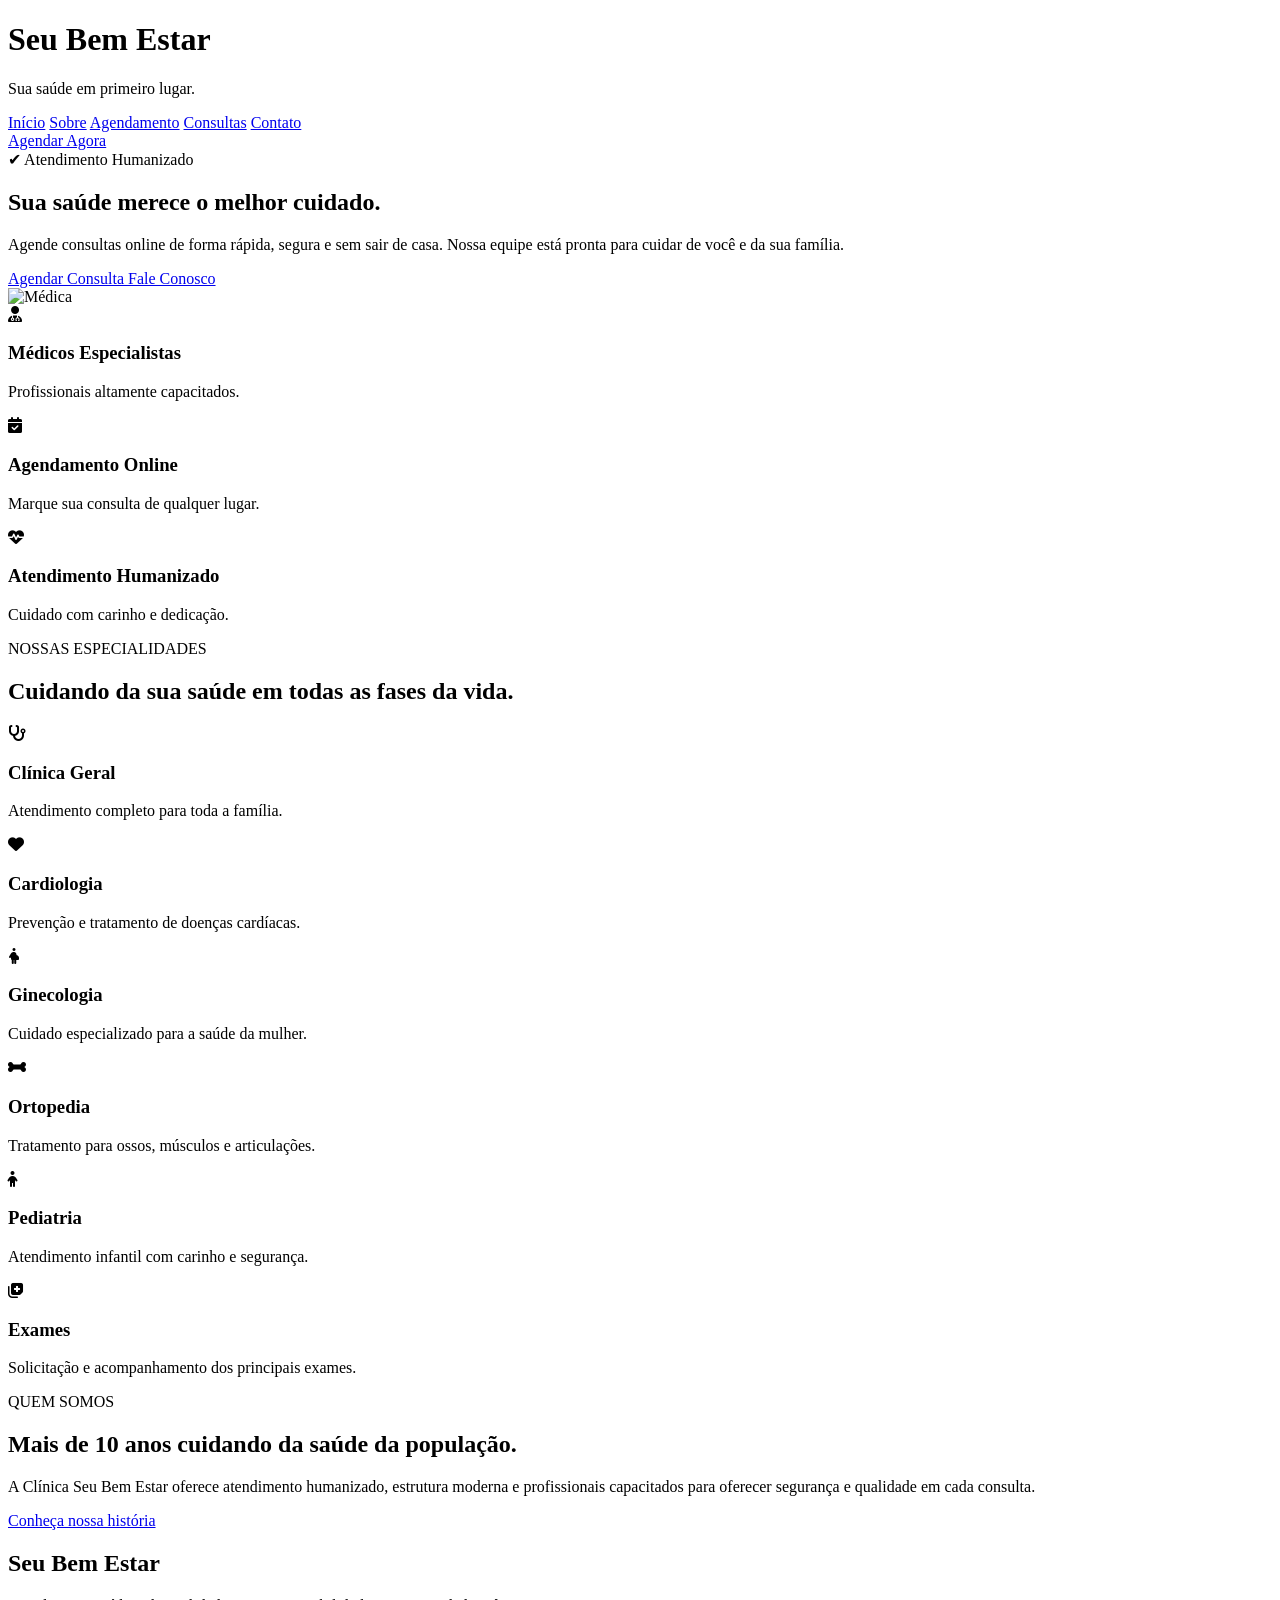
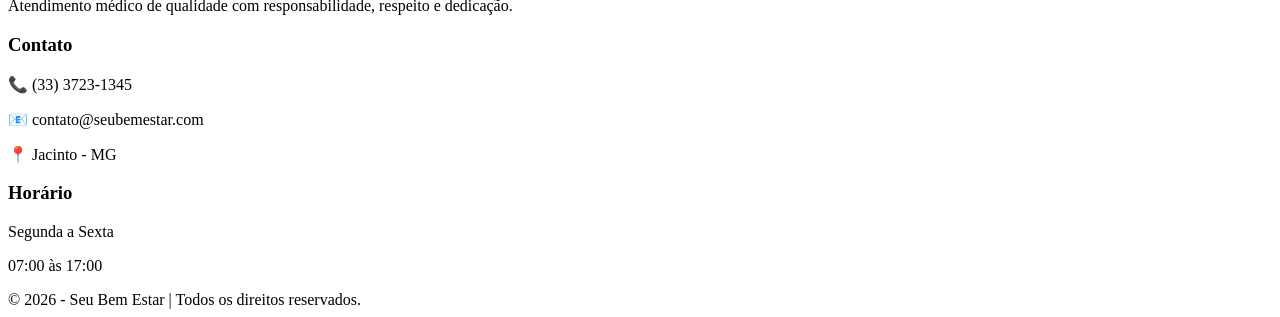
==== commit 94ad8d08: "mundanças" ====
--- a/index.html
+++ b/index.html
@@ -8,7 +8,7 @@
 
 <title>Seu Bem Estar</title>
 
-<link rel="stylesheet" href="CSS/style.css">
+<link rel="stylesheet" href="CSS/estilo.css">
 
 <link rel="preconnect" href="https://fonts.googleapis.com">
 <link rel="preconnect" href="https://fonts.gstatic.com" crossorigin>
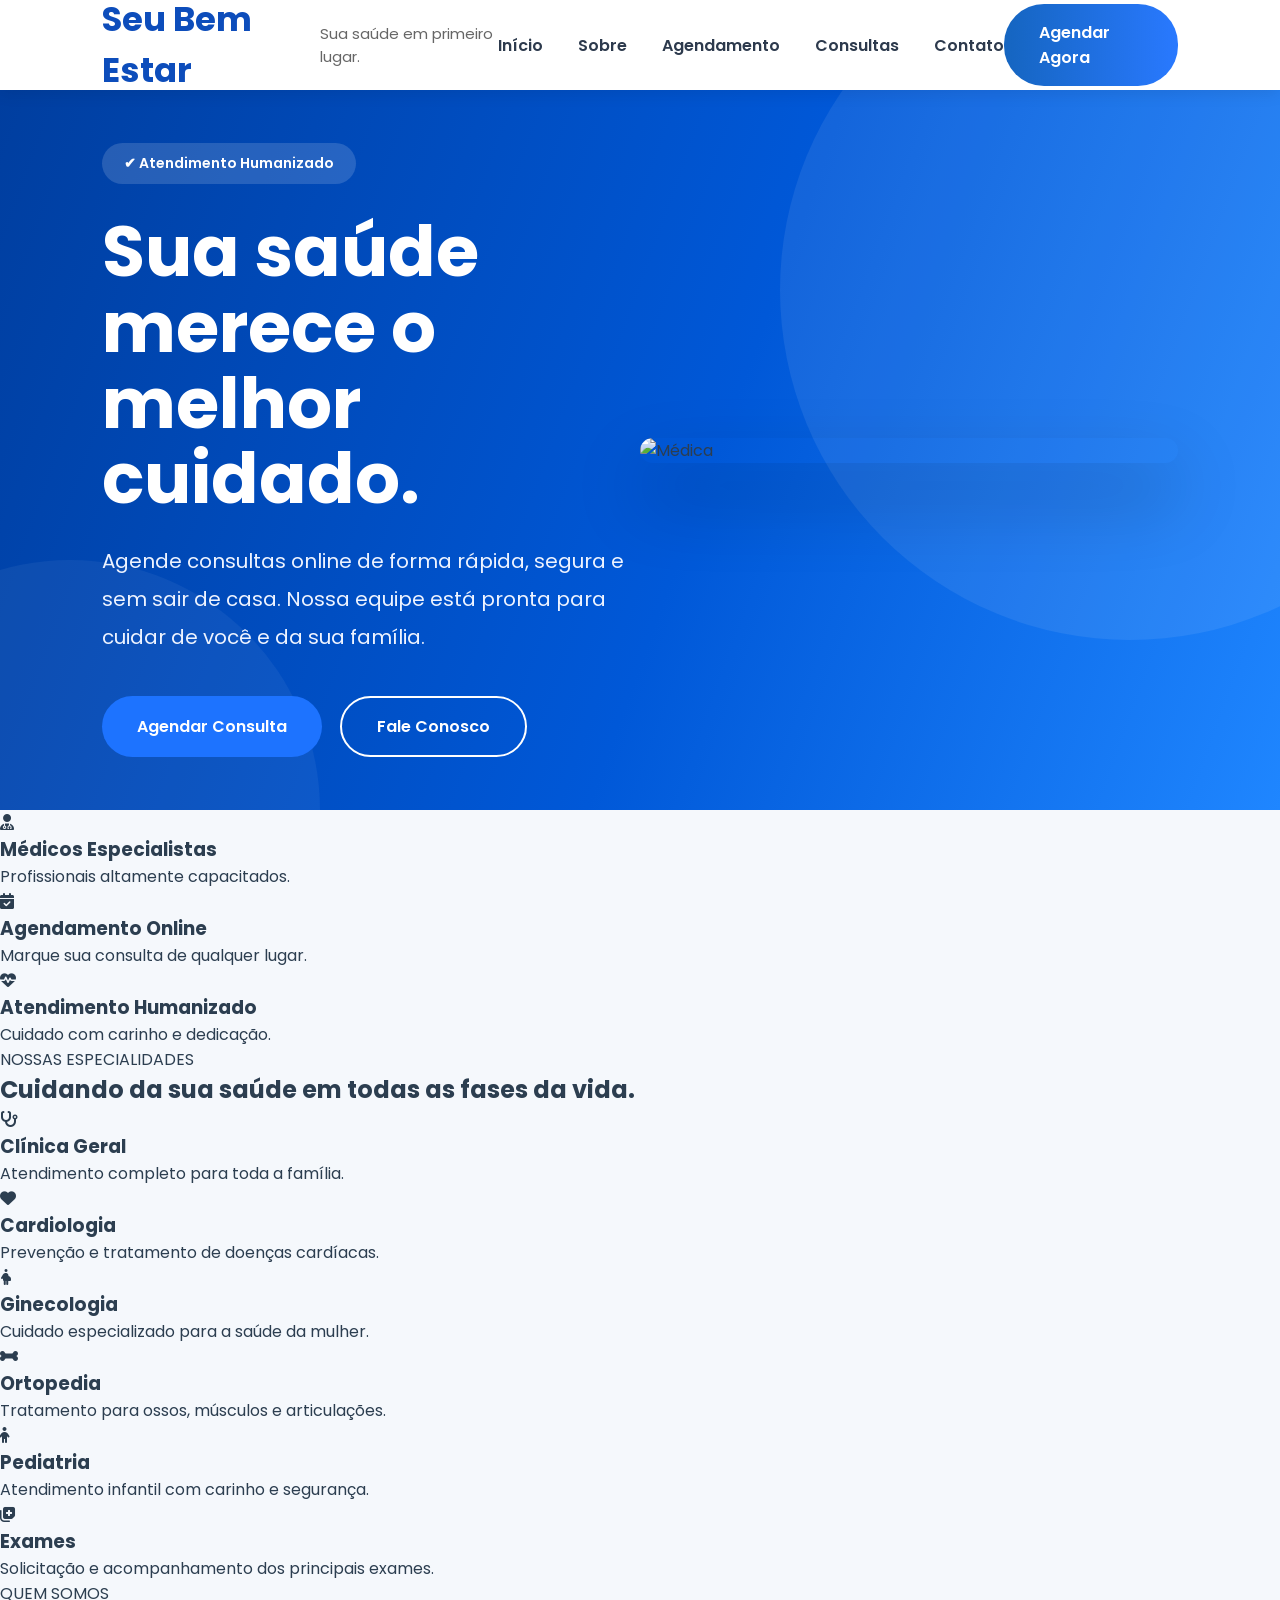
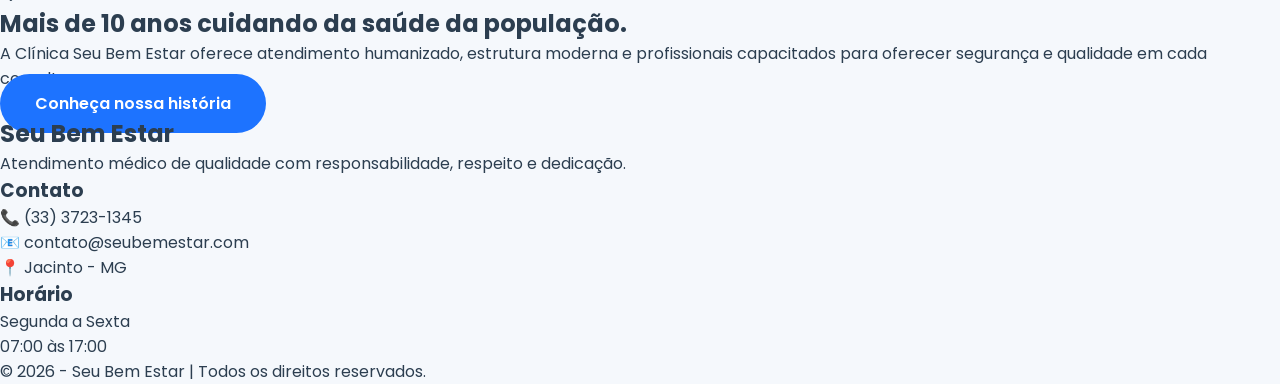
==== commit 233a5956: "Corrigindo CSS" ====
--- a/index.html
+++ b/index.html
@@ -8,7 +8,7 @@
 
 <title>Seu Bem Estar</title>
 
-<link rel="stylesheet" href="CSS/estilo.css">
+<link rel="stylesheet" href="CSS/style.css">
 
 <link rel="preconnect" href="https://fonts.googleapis.com">
 <link rel="preconnect" href="https://fonts.gstatic.com" crossorigin>
--- a/CSS/style.css
+++ b/CSS/style.css
@@ -0,0 +1,373 @@
+/*=====================================
+RESET
+======================================*/
+
+*{
+    margin:0;
+    padding:0;
+    box-sizing:border-box;
+}
+
+html{
+    scroll-behavior:smooth;
+}
+
+body{
+    font-family:'Poppins',sans-serif;
+    background:#f5f8fc;
+    color:#2c3e50;
+}
+
+a{
+    text-decoration:none;
+}
+
+img{
+    max-width:100%;
+    display:block;
+}
+
+/*=====================================
+HEADER
+======================================*/
+
+header{
+
+    width:100%;
+    height:90px;
+
+    background:#fff;
+
+    display:flex;
+    justify-content:space-between;
+    align-items:center;
+
+    padding:0 8%;
+
+    position:sticky;
+    top:0;
+
+    z-index:999;
+
+    box-shadow:0 4px 15px rgba(0,0,0,.08);
+
+}
+
+.logo{
+
+    display:flex;
+    align-items:center;
+    gap:15px;
+
+}
+
+.logo img{
+
+    width:65px;
+
+}
+
+.logo h1{
+
+    font-size:34px;
+    color:#0d4dbb;
+    font-weight:700;
+
+}
+
+.logo p{
+
+    color:#666;
+    font-size:15px;
+
+}
+
+nav{
+
+    display:flex;
+    align-items:center;
+    gap:35px;
+
+}
+
+nav a{
+
+    color:#2d3a4d;
+    font-weight:600;
+    transition:.3s;
+
+    position:relative;
+
+}
+
+nav a:hover{
+
+    color:#1565c0;
+
+}
+
+nav a::after{
+
+    content:"";
+
+    position:absolute;
+
+    left:0;
+    bottom:-8px;
+
+    width:0%;
+    height:3px;
+
+    background:#1565c0;
+
+    transition:.3s;
+
+}
+
+nav a:hover::after{
+
+    width:100%;
+
+}
+
+/*=====================================
+BOTÃO TOPO
+======================================*/
+
+.btn-topo{
+
+    background:linear-gradient(90deg,#1565c0,#2979ff);
+
+    color:#fff;
+
+    padding:16px 35px;
+
+    border-radius:40px;
+
+    font-weight:600;
+
+    transition:.35s;
+
+}
+
+.btn-topo:hover{
+
+    transform:translateY(-3px);
+
+    box-shadow:0 12px 25px rgba(21,101,192,.30);
+
+}
+
+/*=====================================
+HERO
+======================================*/
+
+.hero{
+
+    min-height:720px;
+
+    display:grid;
+
+    grid-template-columns:1fr 1fr;
+
+    align-items:center;
+
+    padding:0 8%;
+
+    background:
+    linear-gradient(110deg,#003e9f 0%,#0058d8 55%,#1f86ff 100%);
+
+    overflow:hidden;
+
+    position:relative;
+
+}
+
+.hero::before{
+
+    content:"";
+
+    width:700px;
+    height:700px;
+
+    border-radius:50%;
+
+    background:rgba(255,255,255,.08);
+
+    position:absolute;
+
+    right:-200px;
+    top:-150px;
+
+}
+
+.hero::after{
+
+    content:"";
+
+    width:500px;
+    height:500px;
+
+    border-radius:50%;
+
+    background:rgba(255,255,255,.05);
+
+    position:absolute;
+
+    left:-180px;
+    bottom:-250px;
+
+}
+
+/*=====================================
+TEXTO HERO
+======================================*/
+
+.hero-texto{
+
+    position:relative;
+    z-index:5;
+
+}
+
+.mini{
+
+    display:inline-block;
+
+    background:rgba(255,255,255,.15);
+
+    color:#fff;
+
+    padding:10px 22px;
+
+    border-radius:30px;
+
+    font-size:14px;
+
+    margin-bottom:30px;
+
+    font-weight:600;
+
+}
+
+.hero-texto h1{
+
+    font-size:70px;
+
+    line-height:1.08;
+
+    color:#fff;
+
+    margin-bottom:25px;
+
+    font-weight:700;
+
+}
+
+.hero-texto h1 span{
+
+    color:#59d5ff;
+
+}
+
+.hero-texto p{
+
+    color:#edf3ff;
+
+    font-size:20px;
+
+    line-height:1.9;
+
+    max-width:600px;
+
+    margin-bottom:40px;
+
+}
+
+/*=====================================
+BOTÕES
+======================================*/
+
+.botoes{
+
+    display:flex;
+
+    gap:18px;
+
+}
+
+.btn-azul{
+
+    background:#1d73ff;
+
+    color:#fff;
+
+    padding:18px 35px;
+
+    border-radius:40px;
+
+    font-weight:600;
+
+    transition:.3s;
+
+}
+
+.btn-azul:hover{
+
+    transform:translateY(-4px);
+
+    background:#0057d8;
+
+}
+
+.btn-branco{
+
+    border:2px solid #fff;
+
+    color:#fff;
+
+    padding:16px 35px;
+
+    border-radius:40px;
+
+    font-weight:600;
+
+    transition:.3s;
+
+}
+
+.btn-branco:hover{
+
+    background:#fff;
+
+    color:#1565c0;
+
+}
+
+/*=====================================
+IMAGEM HERO
+======================================*/
+
+.hero-imagem{
+
+    position:relative;
+
+    z-index:5;
+
+    display:flex;
+
+    justify-content:flex-end;
+
+}
+
+.hero-imagem img{
+
+    width:100%;
+
+    max-width:720px;
+
+    border-radius:30px;
+
+    box-shadow:0 35px 70px rgba(0,0,0,.25);
+
+}
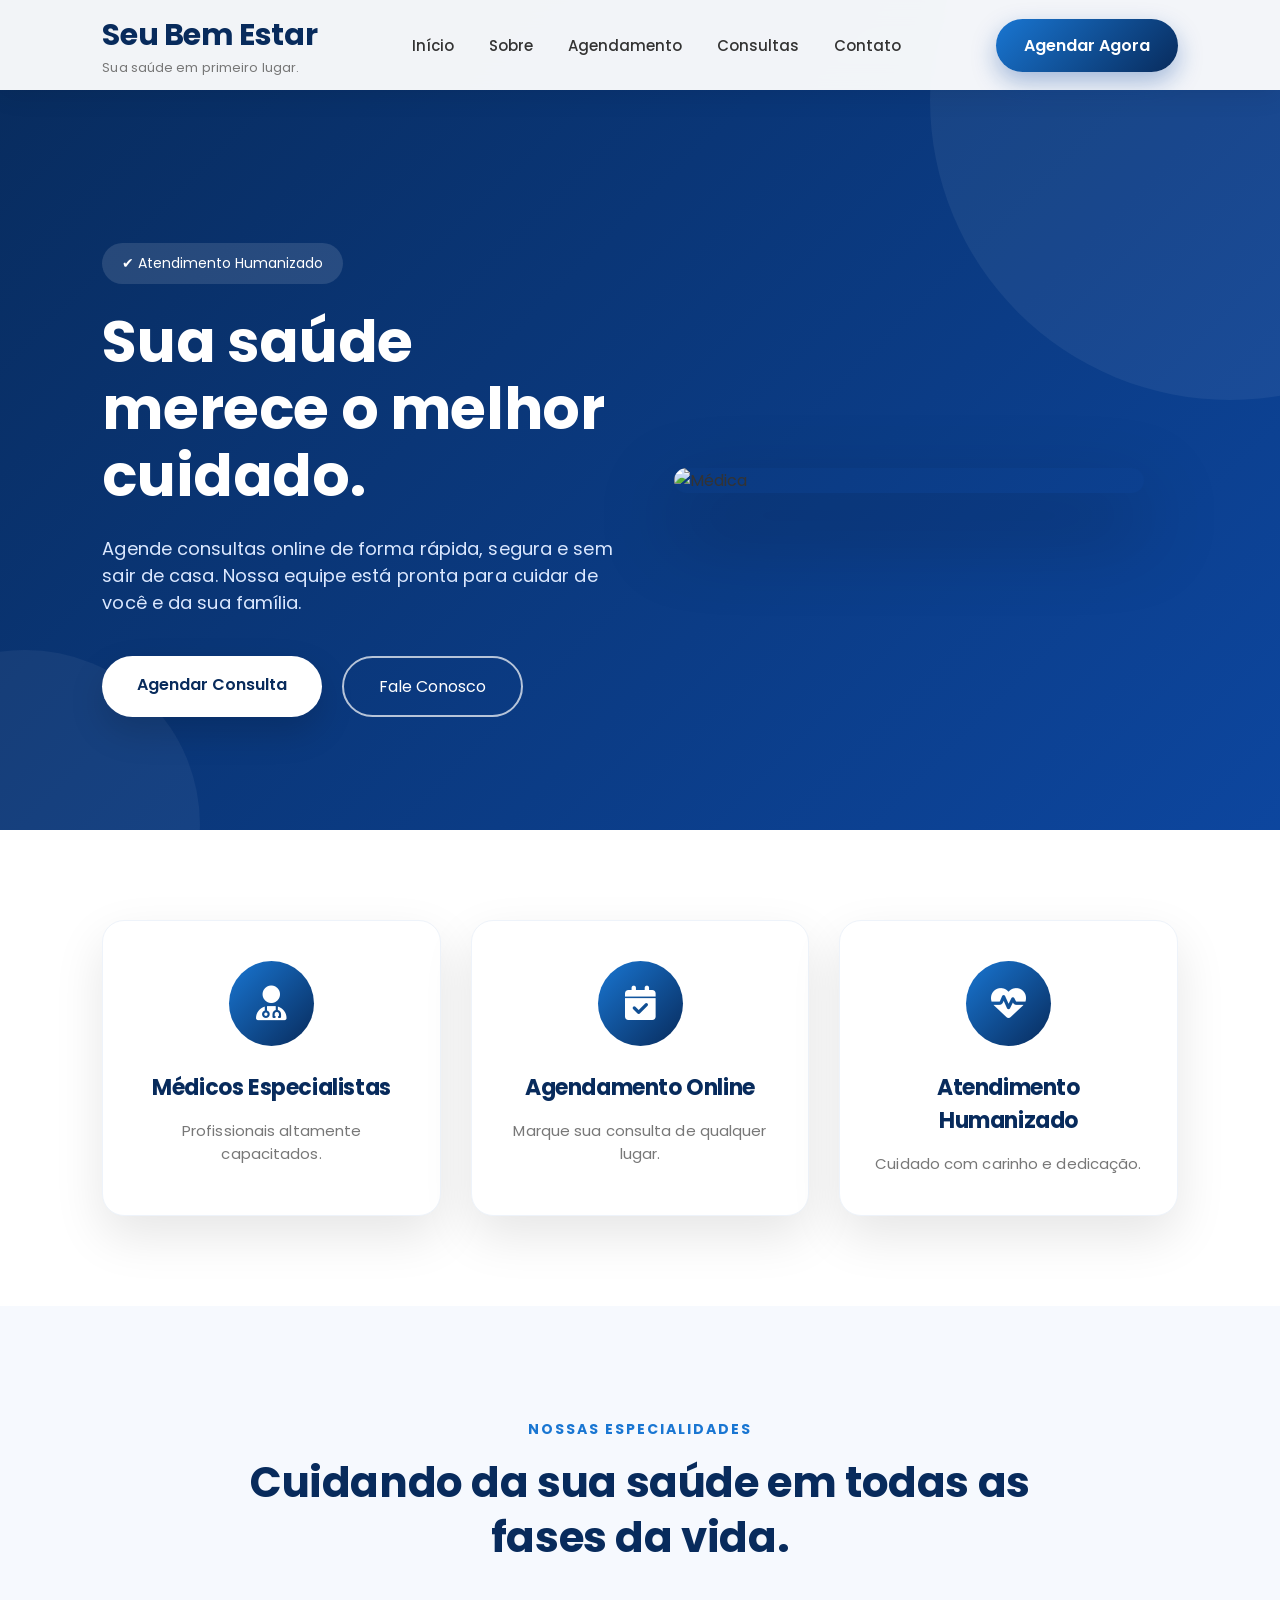
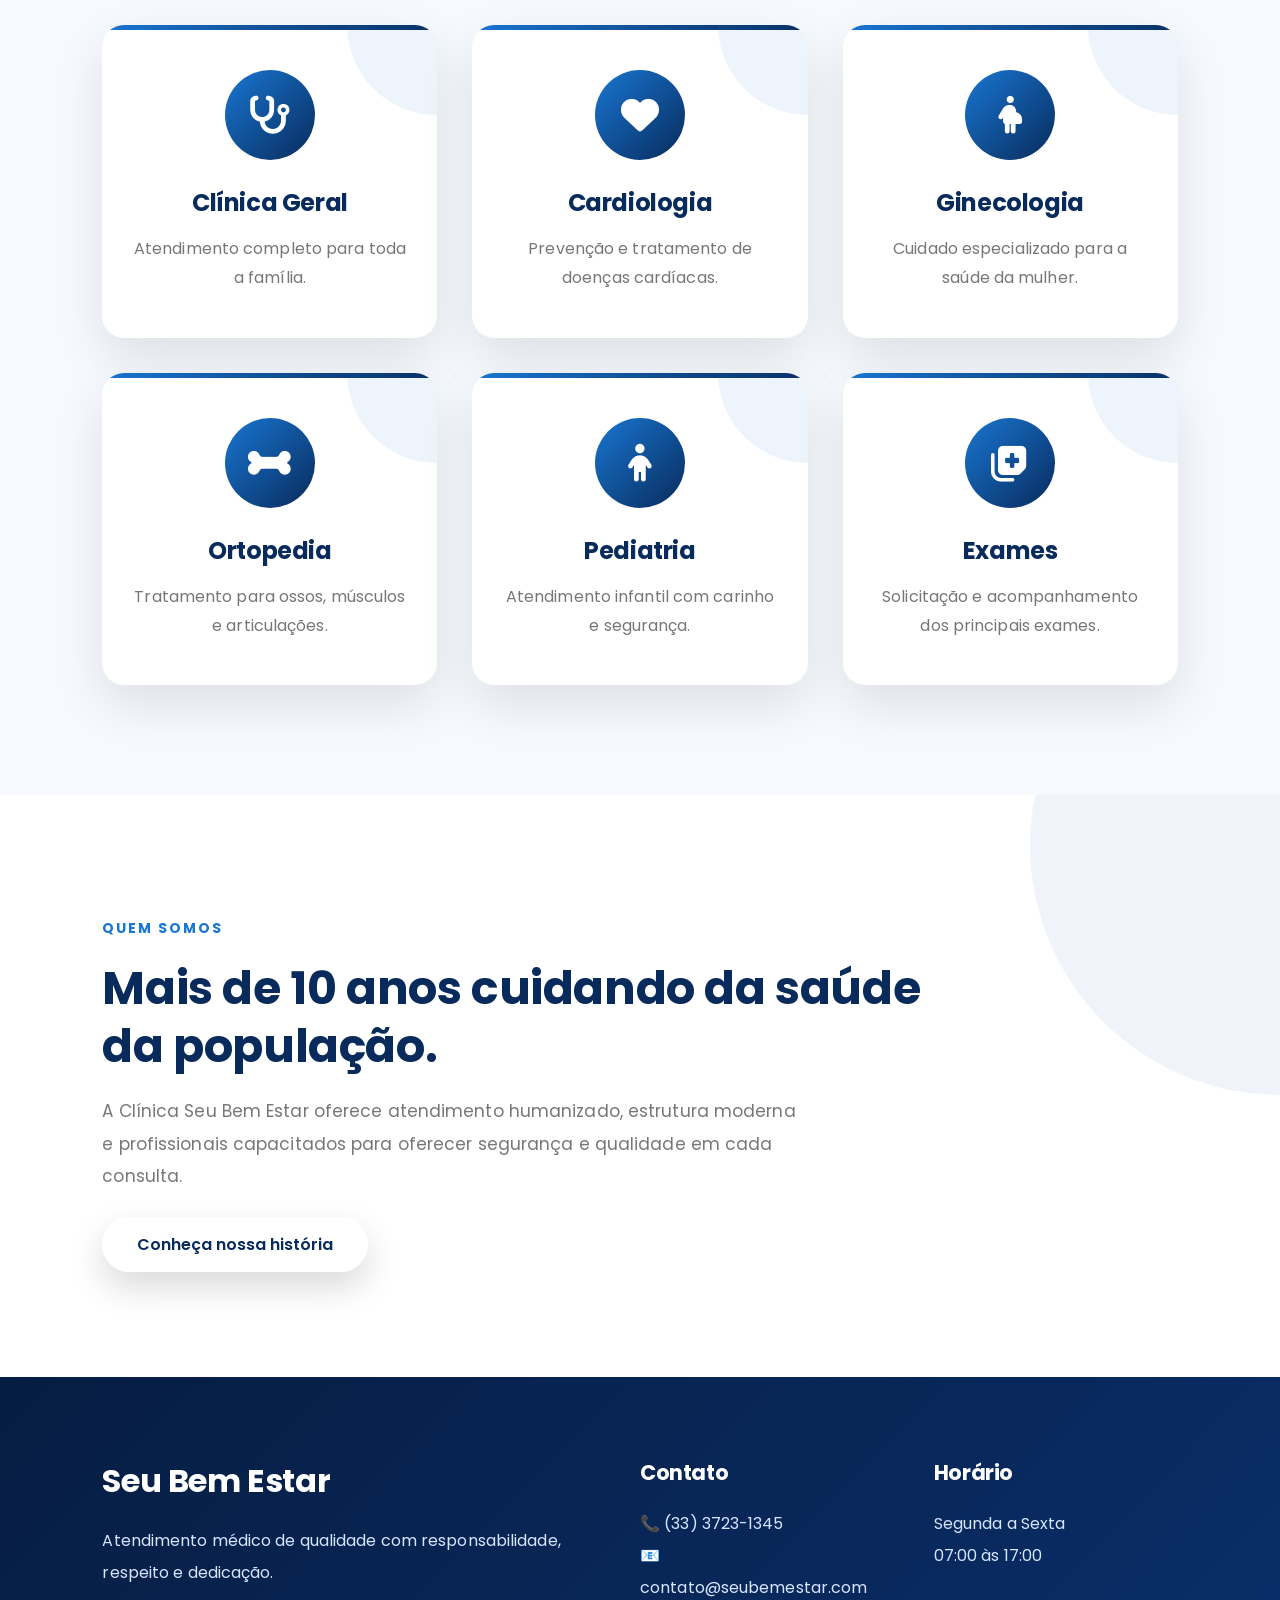
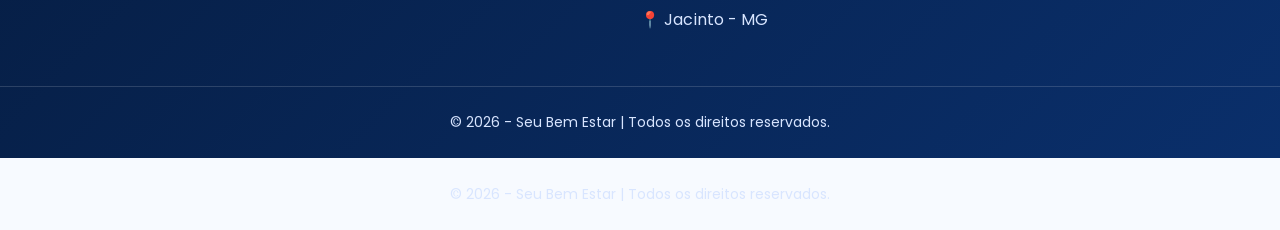
==== commit 1b14acec: "Corrigindo CSS" ====
--- a/index.html
+++ b/index.html
@@ -285,7 +285,18 @@
     </div>
 
 </footer>
+    <div class="copyright">
+
+        © 2026 - Seu Bem Estar | Todos os direitos reservados.
+
+    </div>
+
+</footer>
 
 </body>
 
+</html>
+
+</body>
+
 </html>
--- a/CSS/style.css
+++ b/CSS/style.css
@@ -1,373 +1,2257 @@
-/*=====================================
-RESET
-======================================*/
-
-*{
-    margin:0;
-    padding:0;
-    box-sizing:border-box;
-}
-
-html{
-    scroll-behavior:smooth;
-}
-
-body{
-    font-family:'Poppins',sans-serif;
-    background:#f5f8fc;
-    color:#2c3e50;
-}
-
-a{
-    text-decoration:none;
-}
-
-img{
-    max-width:100%;
-    display:block;
-}
-
-/*=====================================
-HEADER
-======================================*/
-
-header{
-
-    width:100%;
-    height:90px;
-
-    background:#fff;
-
-    display:flex;
-    justify-content:space-between;
-    align-items:center;
-
-    padding:0 8%;
-
-    position:sticky;
-    top:0;
-
-    z-index:999;
-
-    box-shadow:0 4px 15px rgba(0,0,0,.08);
-
-}
-
-.logo{
-
-    display:flex;
-    align-items:center;
-    gap:15px;
-
-}
-
-.logo img{
-
-    width:65px;
-
-}
-
-.logo h1{
-
-    font-size:34px;
-    color:#0d4dbb;
-    font-weight:700;
-
-}
-
-.logo p{
-
-    color:#666;
-    font-size:15px;
-
-}
-
-nav{
-
-    display:flex;
-    align-items:center;
-    gap:35px;
-
-}
-
-nav a{
-
-    color:#2d3a4d;
-    font-weight:600;
-    transition:.3s;
-
-    position:relative;
-
-}
-
-nav a:hover{
-
-    color:#1565c0;
-
-}
-
-nav a::after{
-
-    content:"";
-
-    position:absolute;
-
-    left:0;
-    bottom:-8px;
-
-    width:0%;
-    height:3px;
-
-    background:#1565c0;
-
-    transition:.3s;
-
-}
-
-nav a:hover::after{
-
-    width:100%;
-
-}
-
-/*=====================================
-BOTÃO TOPO
-======================================*/
-
-.btn-topo{
-
-    background:linear-gradient(90deg,#1565c0,#2979ff);
-
-    color:#fff;
-
-    padding:16px 35px;
-
-    border-radius:40px;
-
-    font-weight:600;
-
-    transition:.35s;
-
-}
-
-.btn-topo:hover{
-
-    transform:translateY(-3px);
-
-    box-shadow:0 12px 25px rgba(21,101,192,.30);
-
-}
-
-/*=====================================
-HERO
-======================================*/
-
-.hero{
-
-    min-height:720px;
-
-    display:grid;
-
-    grid-template-columns:1fr 1fr;
-
-    align-items:center;
-
-    padding:0 8%;
-
-    background:
-    linear-gradient(110deg,#003e9f 0%,#0058d8 55%,#1f86ff 100%);
-
-    overflow:hidden;
-
-    position:relative;
-
-}
-
-.hero::before{
-
-    content:"";
-
-    width:700px;
-    height:700px;
-
-    border-radius:50%;
-
-    background:rgba(255,255,255,.08);
-
-    position:absolute;
-
-    right:-200px;
-    top:-150px;
-
-}
-
-.hero::after{
-
-    content:"";
-
-    width:500px;
-    height:500px;
-
-    border-radius:50%;
-
-    background:rgba(255,255,255,.05);
-
-    position:absolute;
-
-    left:-180px;
-    bottom:-250px;
-
-}
-
-/*=====================================
-TEXTO HERO
-======================================*/
-
-.hero-texto{
-
-    position:relative;
-    z-index:5;
-
-}
-
-.mini{
-
-    display:inline-block;
-
-    background:rgba(255,255,255,.15);
-
-    color:#fff;
-
-    padding:10px 22px;
-
-    border-radius:30px;
-
-    font-size:14px;
-
-    margin-bottom:30px;
-
-    font-weight:600;
-
-}
-
-.hero-texto h1{
-
-    font-size:70px;
-
-    line-height:1.08;
-
-    color:#fff;
-
-    margin-bottom:25px;
-
-    font-weight:700;
-
-}
-
-.hero-texto h1 span{
-
-    color:#59d5ff;
-
-}
-
-.hero-texto p{
-
-    color:#edf3ff;
-
-    font-size:20px;
-
-    line-height:1.9;
-
-    max-width:600px;
-
-    margin-bottom:40px;
-
-}
-
-/*=====================================
-BOTÕES
-======================================*/
-
-.botoes{
-
-    display:flex;
-
-    gap:18px;
-
-}
-
-.btn-azul{
-
-    background:#1d73ff;
-
-    color:#fff;
-
-    padding:18px 35px;
-
-    border-radius:40px;
-
-    font-weight:600;
-
-    transition:.3s;
-
-}
-
-.btn-azul:hover{
-
-    transform:translateY(-4px);
-
-    background:#0057d8;
-
-}
-
-.btn-branco{
-
-    border:2px solid #fff;
-
-    color:#fff;
-
-    padding:16px 35px;
-
-    border-radius:40px;
-
-    font-weight:600;
-
-    transition:.3s;
-
-}
-
-.btn-branco:hover{
-
-    background:#fff;
-
-    color:#1565c0;
-
-}
-
-/*=====================================
-IMAGEM HERO
-======================================*/
-
-.hero-imagem{
-
-    position:relative;
-
-    z-index:5;
-
-    display:flex;
-
-    justify-content:flex-end;
-
-}
-
-.hero-imagem img{
-
-    width:100%;
-
-    max-width:720px;
-
-    border-radius:30px;
-
-    box-shadow:0 35px 70px rgba(0,0,0,.25);
-
-}+/* =====================================================
+   SEU BEM ESTAR
+   CSS PROFISSIONAL - PARTE 1/4
+===================================================== */
+
+
+/* ==========================
+   RESET
+========================== */
+
+*{
+    margin:0;
+    padding:0;
+    box-sizing:border-box;
+}
+
+html{
+    scroll-behavior:smooth;
+}
+
+body{
+
+    font-family:'Poppins',sans-serif;
+
+    background:#f7faff;
+
+    color:#333;
+
+    overflow-x:hidden;
+
+}
+
+
+img{
+
+    max-width:100%;
+
+    display:block;
+
+}
+
+
+a{
+
+    text-decoration:none;
+
+}
+
+
+/* ==========================
+   VARIÁVEIS
+========================== */
+
+:root{
+
+    --azul-escuro:#082B5C;
+
+    --azul:#0D47A1;
+
+    --azul-claro:#1976D2;
+
+    --azul-fundo:#EAF3FF;
+
+    --verde:#25D366;
+
+    --branco:#ffffff;
+
+    --texto:#444;
+
+    --cinza:#777;
+
+
+    --sombra:
+    0 20px 50px rgba(0,0,0,.10);
+
+
+    --radius:22px;
+
+}
+
+
+
+/* ==========================
+   HEADER
+========================== */
+
+
+header{
+
+    position:fixed;
+
+    top:0;
+
+    left:0;
+
+    width:100%;
+
+    height:90px;
+
+    padding:0 8%;
+
+    display:flex;
+
+    align-items:center;
+
+    justify-content:space-between;
+
+
+    background:rgba(255,255,255,.95);
+
+    backdrop-filter:blur(12px);
+
+
+    z-index:1000;
+
+
+    box-shadow:
+    0 5px 25px rgba(0,0,0,.08);
+
+}
+
+
+
+.logo h1{
+
+    color:var(--azul-escuro);
+
+    font-size:30px;
+
+    font-weight:700;
+
+}
+
+
+
+.logo p{
+
+    color:#777;
+
+    font-size:13px;
+
+}
+
+
+
+nav{
+
+    display:flex;
+
+    gap:35px;
+
+}
+
+
+
+nav a{
+
+    color:#333;
+
+    font-size:15px;
+
+    font-weight:500;
+
+    position:relative;
+
+}
+
+
+
+nav a::after{
+
+    content:"";
+
+    position:absolute;
+
+    bottom:-8px;
+
+    left:0;
+
+    height:3px;
+
+    width:0;
+
+    border-radius:20px;
+
+    background:var(--azul-claro);
+
+    transition:.3s;
+
+}
+
+
+
+nav a:hover::after{
+
+    width:100%;
+
+}
+
+
+
+nav a:hover{
+
+    color:var(--azul);
+
+}
+
+
+
+.btn-topo{
+
+    padding:14px 28px;
+
+    border-radius:40px;
+
+
+    background:
+    linear-gradient(135deg,
+    var(--azul-claro),
+    var(--azul-escuro));
+
+
+    color:white;
+
+    font-weight:600;
+
+
+    box-shadow:
+    0 10px 25px rgba(13,71,161,.35);
+
+}
+
+
+
+.btn-topo:hover{
+
+    transform:translateY(-4px);
+
+}
+
+
+
+/* ==========================
+   HERO
+========================== */
+
+
+.hero{
+
+    min-height:100vh;
+
+
+    padding:
+
+    140px 8% 80px;
+
+
+    display:grid;
+
+    grid-template-columns:
+
+    1fr 1fr;
+
+
+    align-items:center;
+
+
+    background:
+
+    linear-gradient(
+    135deg,
+    #082B5C,
+    #0D47A1
+    );
+
+
+    position:relative;
+
+    overflow:hidden;
+
+}
+
+
+
+/* círculos decorativos */
+
+
+.hero::before{
+
+    content:"";
+
+    position:absolute;
+
+
+    width:600px;
+
+    height:600px;
+
+
+    background:
+
+    rgba(255,255,255,.06);
+
+
+    border-radius:50%;
+
+
+    right:-250px;
+
+    top:-200px;
+
+
+}
+
+
+
+.hero::after{
+
+    content:"";
+
+
+    position:absolute;
+
+
+    width:350px;
+
+    height:350px;
+
+
+    background:
+
+    rgba(255,255,255,.05);
+
+
+    border-radius:50%;
+
+
+    left:-150px;
+
+    bottom:-100px;
+
+
+}
+
+
+
+.hero-texto{
+
+    position:relative;
+
+    z-index:2;
+
+}
+
+
+
+.mini{
+
+    display:inline-block;
+
+
+    color:white;
+
+
+    background:
+
+    rgba(255,255,255,.12);
+
+
+    padding:10px 20px;
+
+
+    border-radius:40px;
+
+
+    margin-bottom:25px;
+
+
+    font-size:14px;
+
+
+}
+
+
+
+.hero h1{
+
+
+    color:white;
+
+
+    font-size:58px;
+
+
+    line-height:1.15;
+
+
+    margin-bottom:25px;
+
+
+}
+
+
+
+.hero p{
+
+
+    color:#dbe8ff;
+
+
+    font-size:18px;
+
+
+    max-width:600px;
+
+
+    margin-bottom:40px;
+
+
+}
+
+
+
+.botoes{
+
+
+    display:flex;
+
+
+    gap:20px;
+
+
+    flex-wrap:wrap;
+
+
+}
+
+
+
+/* botão principal */
+
+
+.btn-azul{
+
+
+    background:white;
+
+
+    color:var(--azul-escuro);
+
+
+    padding:16px 35px;
+
+
+    border-radius:40px;
+
+
+    font-weight:600;
+
+
+    box-shadow:
+
+
+    0 15px 35px rgba(0,0,0,.15);
+
+
+}
+
+
+
+.btn-azul:hover{
+
+
+    transform:translateY(-5px);
+
+
+}
+
+
+
+/* botão secundário */
+
+
+.btn-branco{
+
+
+    border:
+
+    2px solid rgba(255,255,255,.7);
+
+
+    color:white;
+
+
+    padding:16px 35px;
+
+
+    border-radius:40px;
+
+
+}
+
+
+
+.btn-branco:hover{
+
+
+    background:white;
+
+
+    color:var(--azul);
+
+
+}
+
+
+
+/* imagem */
+
+
+.hero-imagem{
+
+
+    position:relative;
+
+
+    z-index:2;
+
+
+    display:flex;
+
+
+    justify-content:center;
+
+
+}
+
+
+
+.hero-imagem img{
+
+
+    width:470px;
+
+
+    border-radius:35px;
+
+
+    box-shadow:
+
+
+    0 35px 80px rgba(0,0,0,.35);
+
+
+}
+
+
+
+.hero-imagem img:hover{
+
+
+    transform:scale(1.03);
+
+
+}
+
+
+/* ==========================
+   ANIMAÇÃO INICIAL
+========================== */
+
+
+.hero-texto{
+
+
+    animation:
+
+    aparecerEsquerda 1s ease;
+
+
+}
+
+
+
+.hero-imagem{
+
+
+    animation:
+
+    aparecerDireita 1s ease;
+
+
+}
+
+
+
+@keyframes aparecerEsquerda{
+
+
+    from{
+
+        opacity:0;
+
+        transform:translateX(-60px);
+
+    }
+
+
+    to{
+
+        opacity:1;
+
+        transform:none;
+
+    }
+
+}
+
+
+
+@keyframes aparecerDireita{
+
+
+    from{
+
+        opacity:0;
+
+        transform:translateX(60px);
+
+    }
+
+
+    to{
+
+        opacity:1;
+
+        transform:none;
+
+    }
+
+}
+/* =====================================================
+   SEU BEM ESTAR
+   CSS PROFISSIONAL - PARTE 2/4
+   BENEFÍCIOS + ESPECIALIDADES
+===================================================== */
+
+
+/* ==========================
+   BENEFÍCIOS
+========================== */
+
+
+.beneficios{
+
+    width:100%;
+
+    padding:90px 8%;
+
+
+    display:grid;
+
+    grid-template-columns:
+
+    repeat(3,1fr);
+
+
+    gap:30px;
+
+
+    background:white;
+
+
+    position:relative;
+
+
+    margin-top:-70px;
+
+
+    z-index:5;
+
+
+}
+
+
+
+.beneficio{
+
+
+    background:white;
+
+
+    padding:40px 30px;
+
+
+    text-align:center;
+
+
+    border-radius:var(--radius);
+
+
+    box-shadow:var(--sombra);
+
+
+    border:1px solid #eef3fa;
+
+
+    transition:.4s;
+
+
+}
+
+
+
+.beneficio:hover{
+
+
+    transform:
+
+    translateY(-12px);
+
+
+    box-shadow:
+
+    0 30px 70px rgba(0,0,0,.15);
+
+
+}
+
+
+
+.beneficio i{
+
+
+    width:85px;
+
+
+    height:85px;
+
+
+    margin:auto;
+
+
+    display:flex;
+
+
+    align-items:center;
+
+
+    justify-content:center;
+
+
+    border-radius:50%;
+
+
+    font-size:35px;
+
+
+    color:white;
+
+
+    background:
+
+
+    linear-gradient(
+
+    135deg,
+
+    var(--azul-claro),
+
+    var(--azul-escuro)
+
+    );
+
+
+    margin-bottom:25px;
+
+
+}
+
+
+
+.beneficio:hover i{
+
+
+    transform:
+
+    rotate(10deg)
+
+    scale(1.1);
+
+
+}
+
+
+
+.beneficio h3{
+
+
+    color:var(--azul-escuro);
+
+
+    font-size:22px;
+
+
+    margin-bottom:15px;
+
+
+}
+
+
+
+.beneficio p{
+
+
+    color:var(--cinza);
+
+
+    font-size:15px;
+
+
+}
+
+
+
+
+/* ==========================
+   TITULO DAS SEÇÕES
+========================== */
+
+
+.titulo{
+
+
+    text-align:center;
+
+
+    max-width:800px;
+
+
+    margin:
+
+    0 auto 60px;
+
+
+}
+
+
+
+.titulo span{
+
+
+    color:
+
+    var(--azul-claro);
+
+
+    font-size:14px;
+
+
+    font-weight:700;
+
+
+    letter-spacing:2px;
+
+
+}
+
+
+
+.titulo h2{
+
+
+    margin-top:15px;
+
+
+    font-size:42px;
+
+
+    line-height:1.3;
+
+
+    color:
+
+    var(--azul-escuro);
+
+
+}
+
+
+
+/* ==========================
+   ESPECIALIDADES
+========================== */
+
+
+.especialidades{
+
+
+    padding:
+
+    110px 8%;
+
+
+    background:
+
+    #f6f9fe;
+
+
+}
+
+
+
+
+.cards{
+
+
+    display:grid;
+
+
+    grid-template-columns:
+
+
+    repeat(3,1fr);
+
+
+    gap:35px;
+
+
+}
+
+
+
+
+.card{
+
+
+    background:white;
+
+
+    padding:45px 30px;
+
+
+    border-radius:
+
+    var(--radius);
+
+
+    text-align:center;
+
+
+    position:relative;
+
+
+    overflow:hidden;
+
+
+    box-shadow:
+
+    var(--sombra);
+
+
+    transition:.4s;
+
+
+}
+
+
+
+
+.card:hover{
+
+
+    transform:
+
+    translateY(-15px);
+
+
+    box-shadow:
+
+    0 35px 80px rgba(0,0,0,.16);
+
+
+}
+
+
+
+
+
+/* barra superior */
+
+
+.card::before{
+
+
+    content:"";
+
+
+    position:absolute;
+
+
+    top:0;
+
+
+    left:0;
+
+
+    width:100%;
+
+
+    height:5px;
+
+
+    background:
+
+
+    linear-gradient(
+
+    90deg,
+
+    var(--azul-claro),
+
+    var(--azul-escuro)
+
+    );
+
+
+}
+
+
+
+
+.card i{
+
+
+    width:90px;
+
+
+    height:90px;
+
+
+    display:flex;
+
+
+    align-items:center;
+
+
+    justify-content:center;
+
+
+    margin:
+
+    0 auto 25px;
+
+
+    border-radius:50%;
+
+
+    background:
+
+
+    linear-gradient(
+
+    135deg,
+
+    var(--azul-claro),
+
+    var(--azul-escuro)
+
+    );
+
+
+    color:white;
+
+
+    font-size:38px;
+
+
+    transition:.4s;
+
+
+}
+
+
+
+.card:hover i{
+
+
+    transform:
+
+    scale(1.12)
+
+    rotate(8deg);
+
+
+}
+
+
+
+.card h3{
+
+
+    color:
+
+    var(--azul-escuro);
+
+
+    font-size:24px;
+
+
+    margin-bottom:15px;
+
+
+}
+
+
+
+.card p{
+
+
+    color:
+
+    var(--cinza);
+
+
+    line-height:1.8;
+
+
+}
+
+
+
+/* brilho no card */
+
+
+.card::after{
+
+
+    content:"";
+
+
+    position:absolute;
+
+
+    width:180px;
+
+
+    height:180px;
+
+
+    border-radius:50%;
+
+
+    background:
+
+    rgba(25,118,210,.08);
+
+
+    right:-90px;
+
+
+    top:-90px;
+
+
+    transition:.5s;
+
+
+}
+
+
+
+.card:hover::after{
+
+
+    transform:
+
+    scale(1.8);
+
+
+}
+
+
+
+
+/* ==========================
+   RESPONSIVIDADE
+========================== */
+
+
+@media(max-width:1000px){
+
+
+    .beneficios{
+
+
+        grid-template-columns:1fr;
+
+
+        margin-top:0;
+
+
+    }
+
+
+
+    .cards{
+
+
+        grid-template-columns:
+
+        repeat(2,1fr);
+
+
+    }
+
+
+
+}
+
+
+
+@media(max-width:700px){
+
+
+
+    .cards{
+
+
+        grid-template-columns:1fr;
+
+
+    }
+
+
+
+    .titulo h2{
+
+
+        font-size:32px;
+
+
+    }
+
+
+
+}
+/* =====================================================
+   SEU BEM ESTAR
+   CSS PROFISSIONAL - PARTE 3/4
+   SOBRE + FOOTER + WHATSAPP
+===================================================== */
+
+
+/* ==========================
+   SOBRE HOME
+========================== */
+
+
+.sobre-home{
+
+
+    padding:
+
+    120px 8%;
+
+
+    background:white;
+
+
+    position:relative;
+
+
+    overflow:hidden;
+
+
+}
+
+
+
+.sobre-home::before{
+
+
+    content:"";
+
+
+    position:absolute;
+
+
+    width:500px;
+
+
+    height:500px;
+
+
+    border-radius:50%;
+
+
+    background:
+
+    rgba(13,71,161,.06);
+
+
+    right:-250px;
+
+
+    top:-200px;
+
+
+}
+
+
+
+.sobre-texto{
+
+
+    max-width:850px;
+
+
+    position:relative;
+
+
+    z-index:2;
+
+
+}
+
+
+
+.sobre-texto span{
+
+
+    color:
+
+    var(--azul-claro);
+
+
+    font-size:14px;
+
+
+    font-weight:700;
+
+
+    letter-spacing:2px;
+
+
+}
+
+
+
+.sobre-texto h2{
+
+
+    color:
+
+    var(--azul-escuro);
+
+
+    font-size:46px;
+
+
+    line-height:1.25;
+
+
+    margin:
+
+    20px 0;
+
+
+}
+
+
+
+.sobre-texto p{
+
+
+    color:
+
+    var(--cinza);
+
+
+    font-size:17px;
+
+
+    line-height:1.9;
+
+
+    max-width:700px;
+
+
+    margin-bottom:40px;
+
+
+}
+
+
+
+/* ==========================
+   FOOTER
+========================== */
+
+
+footer{
+
+
+    background:
+
+
+    linear-gradient(
+
+    135deg,
+
+    #061d42,
+
+    #0A2F6B
+
+    );
+
+
+    color:white;
+
+
+}
+
+
+
+.footer-container{
+
+
+    width:84%;
+
+
+    margin:auto;
+
+
+    padding:
+
+    80px 0 50px;
+
+
+    display:grid;
+
+
+    grid-template-columns:
+
+    2fr 1fr 1fr;
+
+
+    gap:50px;
+
+
+}
+
+
+
+.footer-container h2{
+
+
+    font-size:32px;
+
+
+    margin-bottom:20px;
+
+
+}
+
+
+
+.footer-container h3{
+
+
+    font-size:21px;
+
+
+    margin-bottom:20px;
+
+
+}
+
+
+
+.footer-container p{
+
+
+    color:
+
+    #d8e5ff;
+
+
+    line-height:2;
+
+
+}
+
+
+
+.copyright{
+
+
+    border-top:
+
+    1px solid rgba(255,255,255,.15);
+
+
+    padding:
+
+    25px;
+
+
+    text-align:center;
+
+
+    color:
+
+    #d8e5ff;
+
+
+    font-size:14px;
+
+
+}
+
+
+
+
+/* ==========================
+   WHATSAPP FLUTUANTE
+========================== */
+
+
+
+.whatsapp{
+
+
+    position:fixed;
+
+
+    right:30px;
+
+
+    bottom:30px;
+
+
+    width:65px;
+
+
+    height:65px;
+
+
+    background:
+
+    #25D366;
+
+
+    color:white;
+
+
+    border-radius:50%;
+
+
+    display:flex;
+
+
+    align-items:center;
+
+
+    justify-content:center;
+
+
+    font-size:34px;
+
+
+    z-index:9999;
+
+
+    box-shadow:
+
+    0 15px 40px rgba(37,211,102,.5);
+
+
+    animation:
+
+    pulsar 2s infinite;
+
+
+}
+
+
+
+.whatsapp:hover{
+
+
+    transform:
+
+    translateY(-8px)
+
+    scale(1.1);
+
+
+}
+
+
+
+
+@keyframes pulsar{
+
+
+    0%{
+
+
+        box-shadow:
+
+        0 0 0 0 rgba(37,211,102,.6);
+
+
+    }
+
+
+
+    70%{
+
+
+        box-shadow:
+
+        0 0 0 25px rgba(37,211,102,0);
+
+
+    }
+
+
+
+    100%{
+
+
+        box-shadow:
+
+        0 0 0 0 rgba(37,211,102,0);
+
+
+    }
+
+
+}
+
+
+
+
+/* ==========================
+   DETALHES VISUAIS
+========================== */
+
+
+::selection{
+
+
+    background:
+
+    var(--azul);
+
+
+    color:white;
+
+
+}
+
+
+
+::-webkit-scrollbar{
+
+
+    width:10px;
+
+
+}
+
+
+
+::-webkit-scrollbar-track{
+
+
+    background:#edf3fc;
+
+
+}
+
+
+
+::-webkit-scrollbar-thumb{
+
+
+    background:
+
+    linear-gradient(
+
+    var(--azul-claro),
+
+    var(--azul-escuro)
+
+    );
+
+
+    border-radius:30px;
+
+
+}
+
+
+/* ==========================
+   RESPONSIVO
+========================== */
+
+
+
+@media(max-width:900px){
+
+
+    .sobre-home{
+
+
+        text-align:center;
+
+
+        padding:
+
+        80px 6%;
+
+
+    }
+
+
+
+    .sobre-texto h2{
+
+
+        font-size:34px;
+
+
+    }
+
+
+
+    .footer-container{
+
+
+        grid-template-columns:1fr;
+
+
+        text-align:center;
+
+
+    }
+
+
+
+}
+
+
+
+@media(max-width:600px){
+
+
+    .whatsapp{
+
+
+        width:58px;
+
+
+        height:58px;
+
+
+        font-size:28px;
+
+
+        right:18px;
+
+
+        bottom:18px;
+
+
+    }
+
+
+}
+/* =====================================================
+   SEU BEM ESTAR
+   CSS PROFISSIONAL - PARTE 4/4
+   FINALIZAÇÃO
+===================================================== */
+
+
+/* ==========================
+   ANIMAÇÕES GERAIS
+========================== */
+
+
+@keyframes subir{
+
+
+    from{
+
+        opacity:0;
+
+        transform:
+
+        translateY(50px);
+
+    }
+
+
+    to{
+
+        opacity:1;
+
+        transform:none;
+
+    }
+
+
+}
+
+
+
+@keyframes aparecer{
+
+
+    from{
+
+        opacity:0;
+
+    }
+
+
+    to{
+
+        opacity:1;
+
+    }
+
+
+}
+
+
+
+/* entrada suave */
+
+.beneficio,
+.card,
+.sobre-texto{
+
+
+    animation:
+
+    subir .8s ease;
+
+
+}
+
+
+
+/* ==========================
+   BOTÃO VOLTAR AO TOPO
+========================== */
+
+
+.topo{
+
+
+    position:fixed;
+
+
+    right:30px;
+
+
+    bottom:110px;
+
+
+    width:50px;
+
+
+    height:50px;
+
+
+    border-radius:50%;
+
+
+    background:
+
+    var(--azul);
+
+
+    color:white;
+
+
+    display:flex;
+
+
+    align-items:center;
+
+
+    justify-content:center;
+
+
+    font-size:20px;
+
+
+    z-index:999;
+
+
+    opacity:0;
+
+
+    pointer-events:none;
+
+
+    transition:.4s;
+
+
+}
+
+
+
+.topo.ativo{
+
+
+    opacity:1;
+
+
+    pointer-events:auto;
+
+
+}
+
+
+
+.topo:hover{
+
+
+    transform:
+
+    translateY(-5px);
+
+
+}
+
+
+
+
+/* ==========================
+   MENU MOBILE
+========================== */
+
+
+.menu-mobile{
+
+
+    display:none;
+
+
+    font-size:28px;
+
+
+    color:
+
+    var(--azul-escuro);
+
+
+}
+
+
+
+@media(max-width:900px){
+
+
+
+header{
+
+
+    height:80px;
+
+
+}
+
+
+
+nav{
+
+
+    display:none;
+
+
+}
+
+
+
+.menu-mobile{
+
+
+    display:block;
+
+
+}
+
+
+
+.logo h1{
+
+
+    font-size:24px;
+
+
+}
+
+
+
+.hero{
+
+
+    padding:
+
+    120px 25px 70px;
+
+
+    grid-template-columns:1fr;
+
+
+    text-align:center;
+
+
+}
+
+
+
+.hero h1{
+
+
+    font-size:38px;
+
+
+}
+
+
+
+.hero p{
+
+
+    font-size:16px;
+
+
+}
+
+
+
+.botoes{
+
+
+    justify-content:center;
+
+
+}
+
+
+
+.hero-imagem{
+
+
+    margin-top:40px;
+
+
+}
+
+
+
+.hero-imagem img{
+
+
+    width:330px;
+
+
+}
+
+
+
+}
+
+
+
+/* ==========================
+   CELULAR PEQUENO
+========================== */
+
+
+@media(max-width:500px){
+
+
+
+.hero h1{
+
+
+    font-size:32px;
+
+
+}
+
+
+
+.mini{
+
+
+    font-size:12px;
+
+
+}
+
+
+
+.btn-azul,
+.btn-branco{
+
+
+    width:100%;
+
+
+    text-align:center;
+
+
+}
+
+
+
+.titulo h2{
+
+
+    font-size:28px;
+
+
+}
+
+
+
+.beneficio{
+
+
+    padding:35px 20px;
+
+
+}
+
+
+
+.card{
+
+
+    padding:35px 20px;
+
+
+}
+
+
+
+}
+
+
+
+
+/* ==========================
+   MELHORIAS DE TEXTO
+========================== */
+
+
+h1,
+h2,
+h3{
+
+
+    letter-spacing:-.4px;
+
+
+}
+
+
+
+p{
+
+
+    letter-spacing:.1px;
+
+
+}
+
+
+
+/* ==========================
+   EFEITO DE LEVITAÇÃO
+========================== */
+
+
+.hero-imagem img{
+
+
+    animation:
+
+    flutuar 5s infinite ease-in-out;
+
+
+}
+
+
+
+@keyframes flutuar{
+
+
+    0%,100%{
+
+
+        transform:
+
+        translateY(0);
+
+
+    }
+
+
+    50%{
+
+
+        transform:
+
+        translateY(-12px);
+
+
+    }
+
+
+}
+
+
+
+/* ==========================
+   SOMBRA PREMIUM
+========================== */
+
+
+.btn-azul:hover,
+.btn-topo:hover{
+
+
+    box-shadow:
+
+    0 20px 40px rgba(13,71,161,.35);
+
+
+}
+
+
+
+/* ==========================
+   FIM DO CSS
+===================================================== */
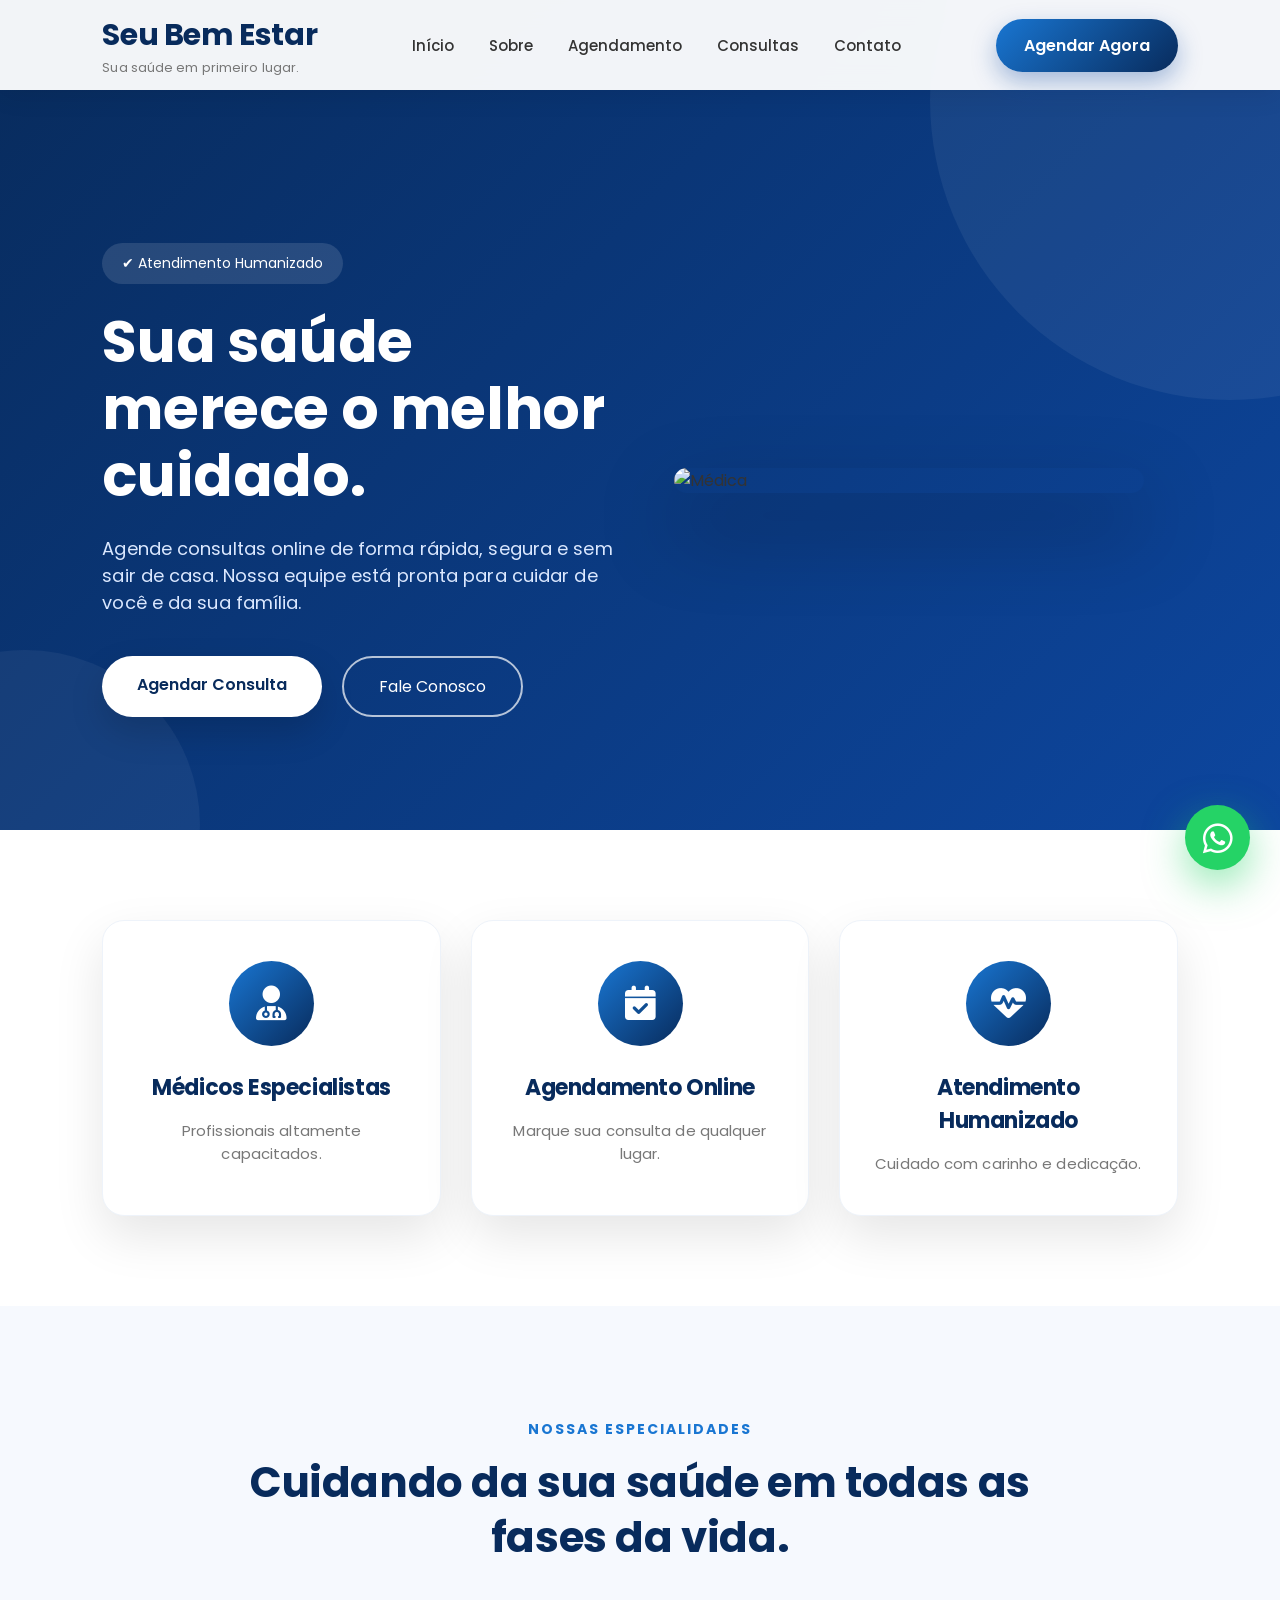
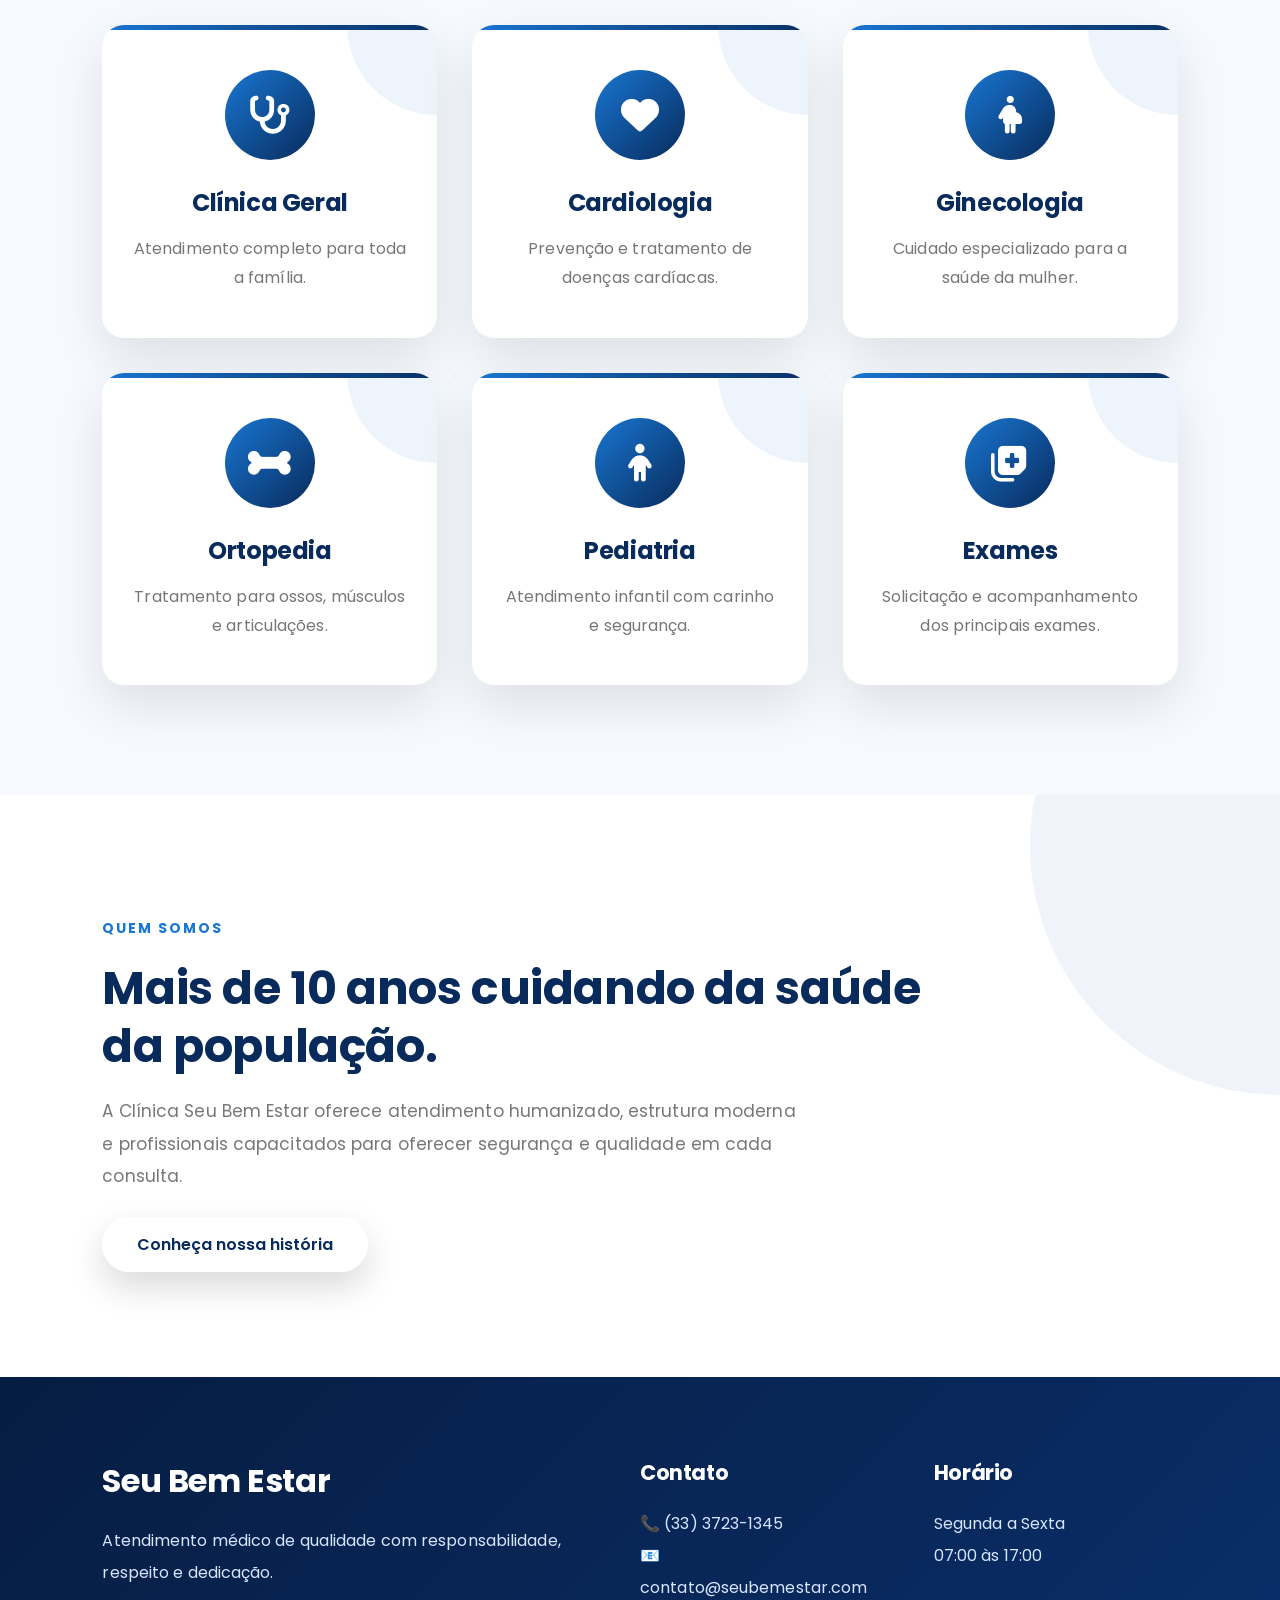
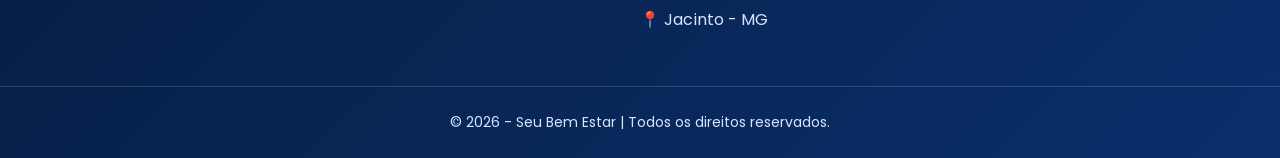
==== commit 24537e9b: "Corrigindo CSS" ====
--- a/index.html
+++ b/index.html
@@ -285,18 +285,52 @@
     </div>
 
 </footer>
-    <div class="copyright">
-
-        © 2026 - Seu Bem Estar | Todos os direitos reservados.
-
-    </div>
 
 </footer>
 
+
+<!-- WHATSAPP FLUTUANTE -->
+<a class="whatsapp" 
+href="https://wa.me/553337231345" 
+target="_blank">
+
+    <i class="fa-brands fa-whatsapp"></i>
+
+</a>
+
+
+<!-- BOTÃO VOLTAR AO TOPO -->
+<a href="#" class="topo">
+
+    <i class="fa-solid fa-arrow-up"></i>
+
+</a>
+
+
+<!-- JAVASCRIPT -->
+<script>
+
+const topo = document.querySelector(".topo");
+
+
+window.addEventListener("scroll", function(){
+
+    if(window.scrollY > 500){
+
+        topo.classList.add("ativo");
+
+    } else {
+
+        topo.classList.remove("ativo");
+
+    }
+
+});
+
+
+</script>
+
+
 </body>
 
-</html>
-
-</body>
-
 </html>
